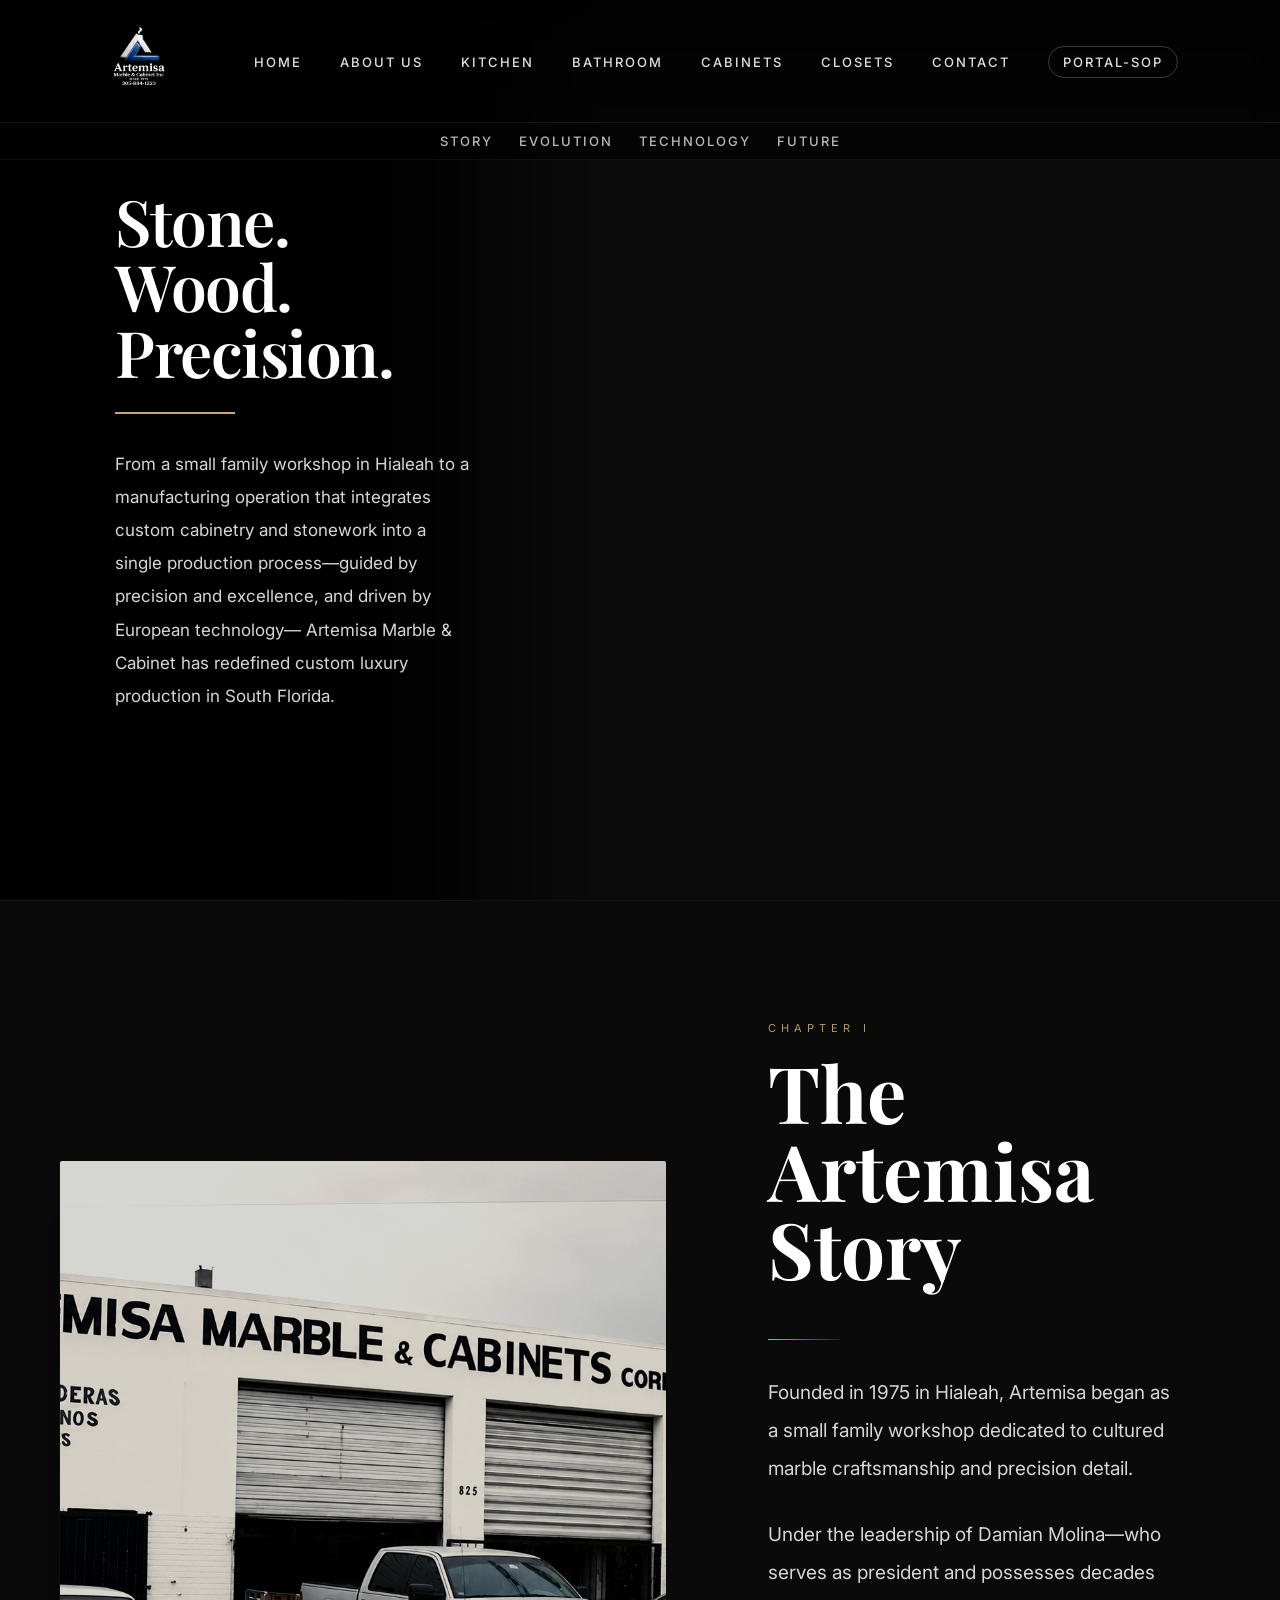
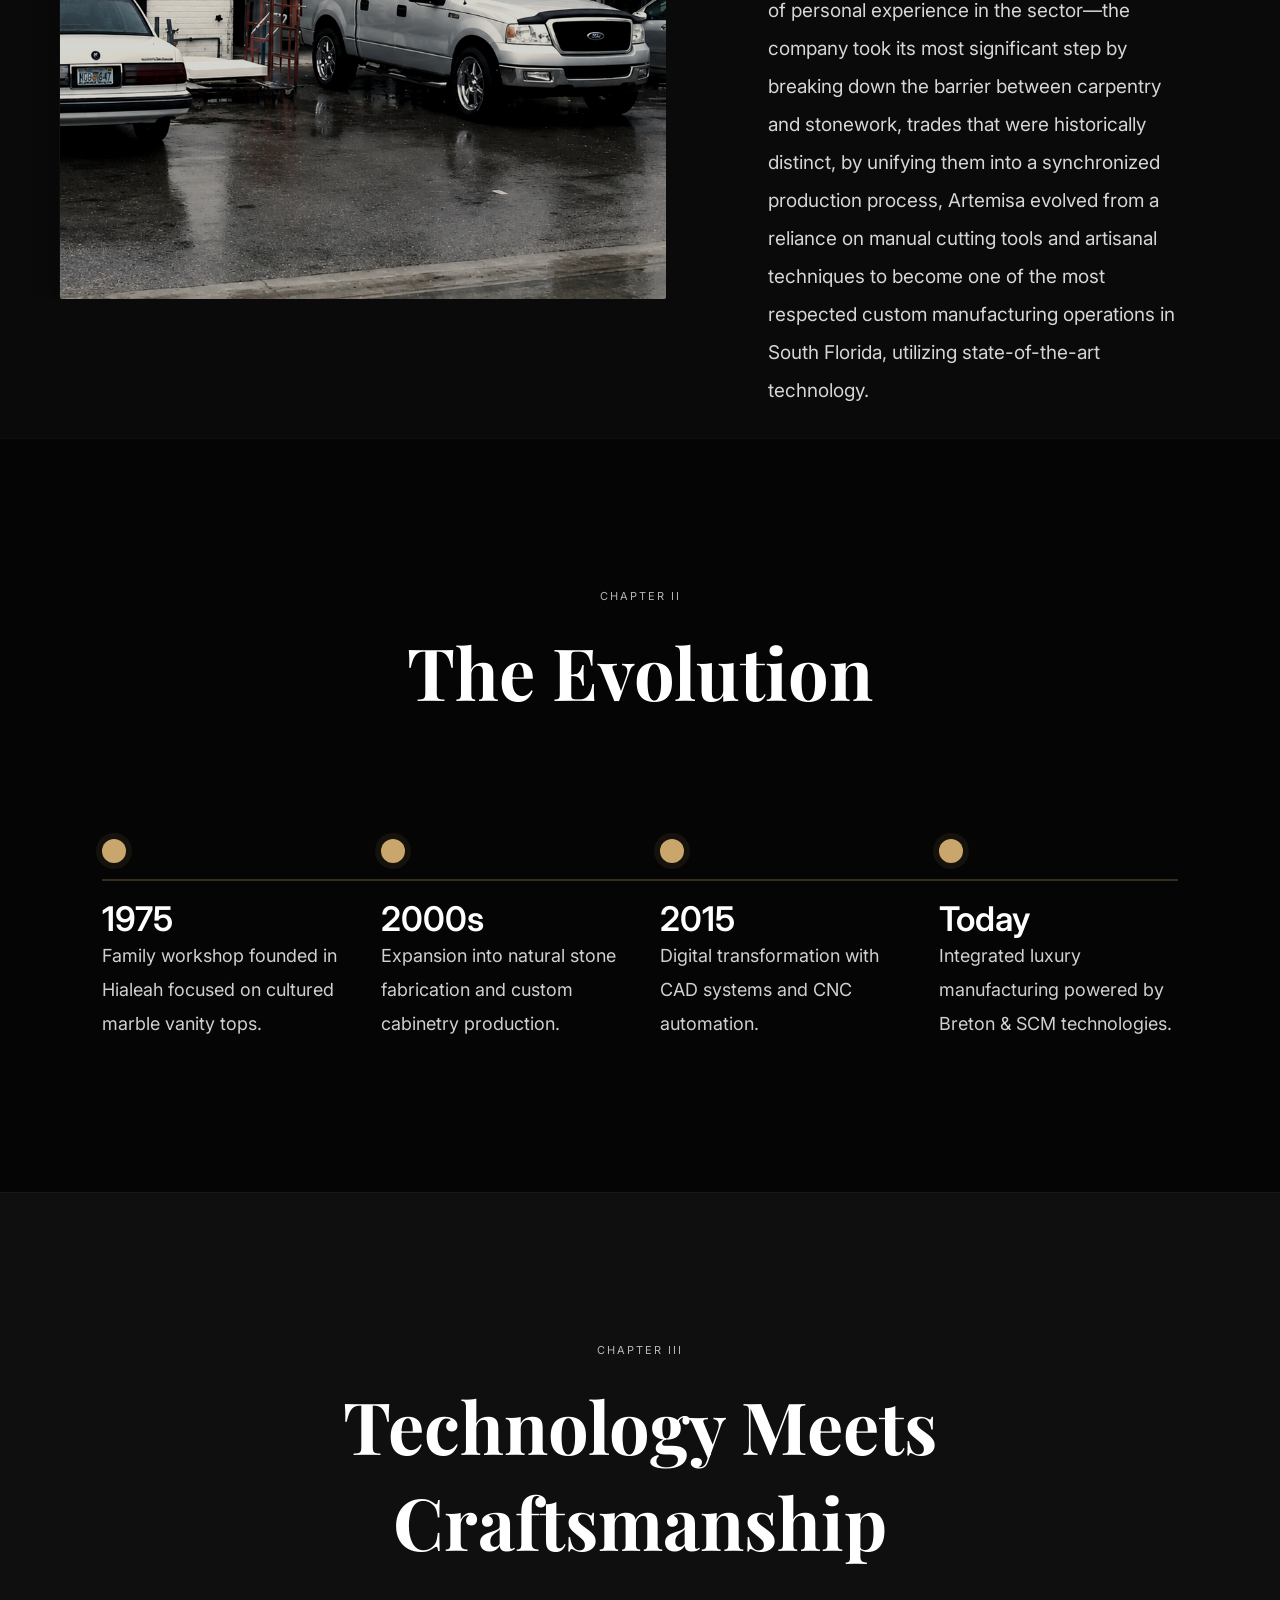
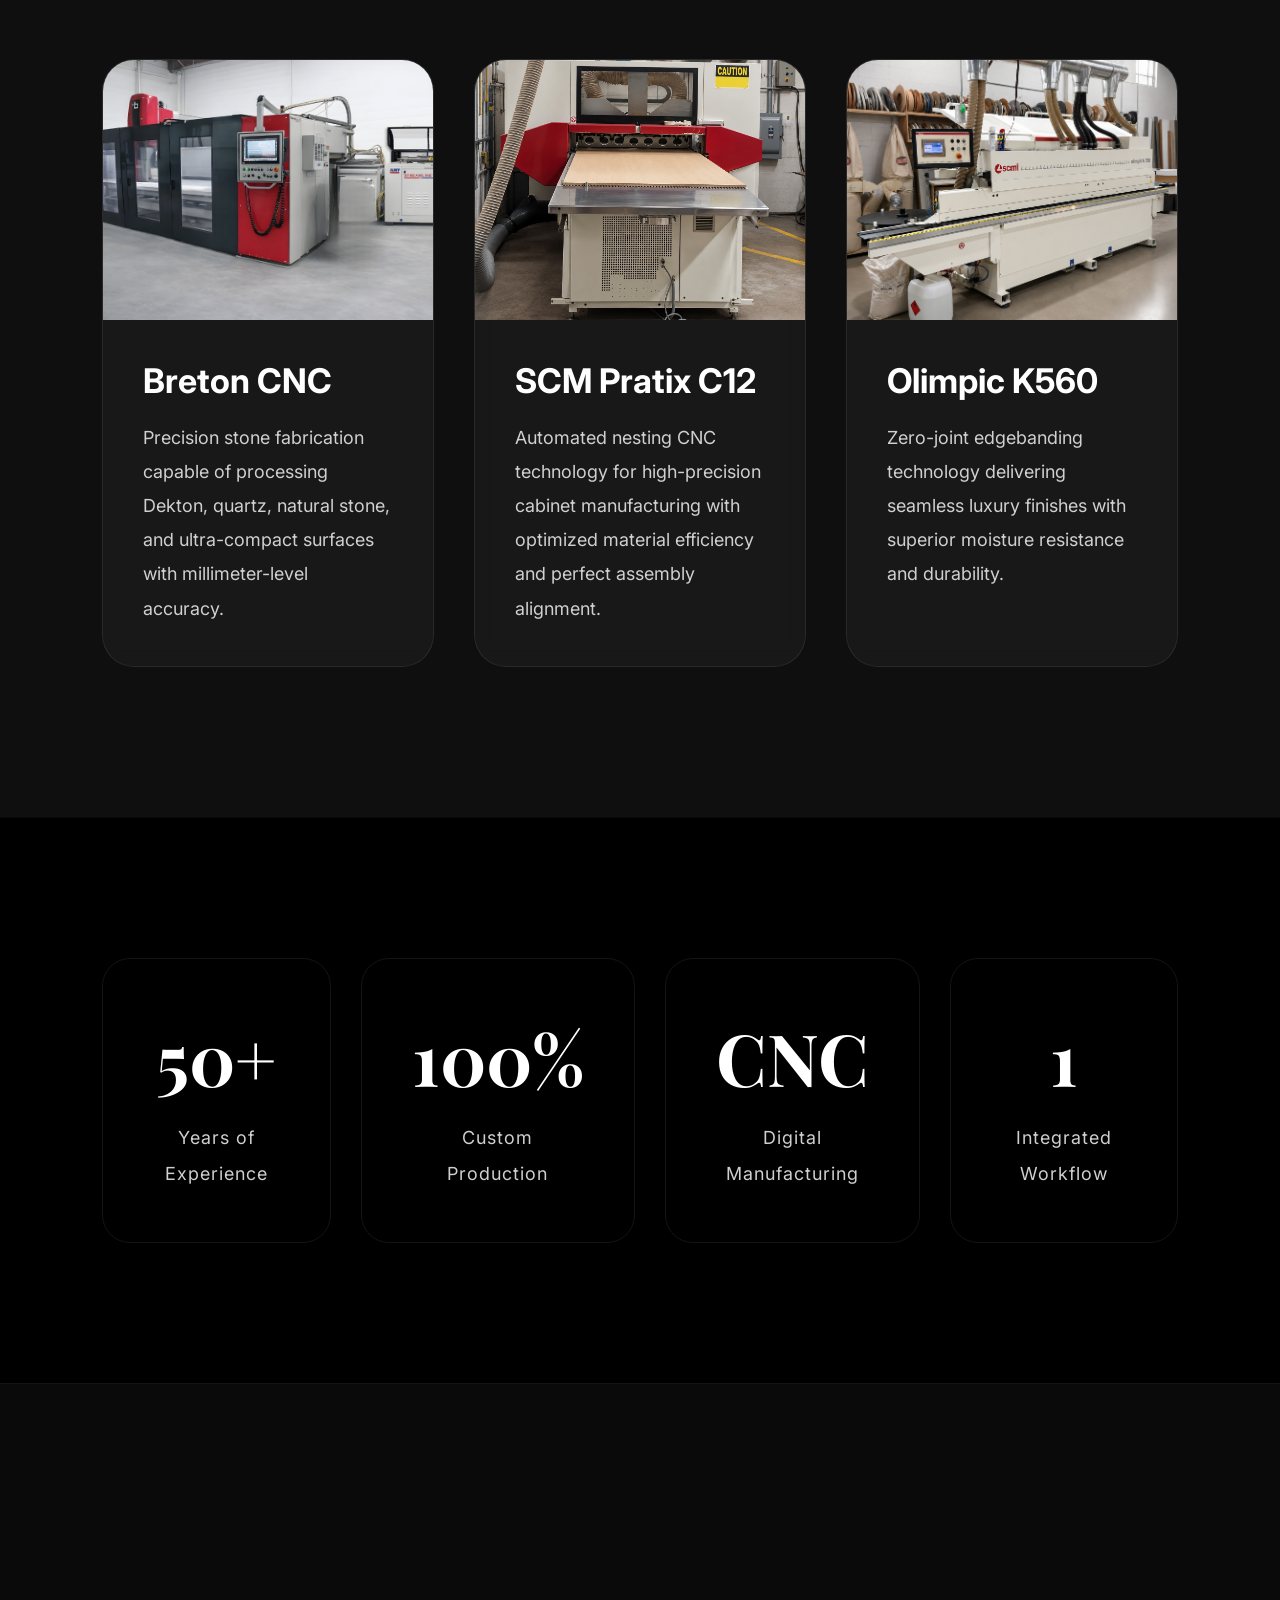
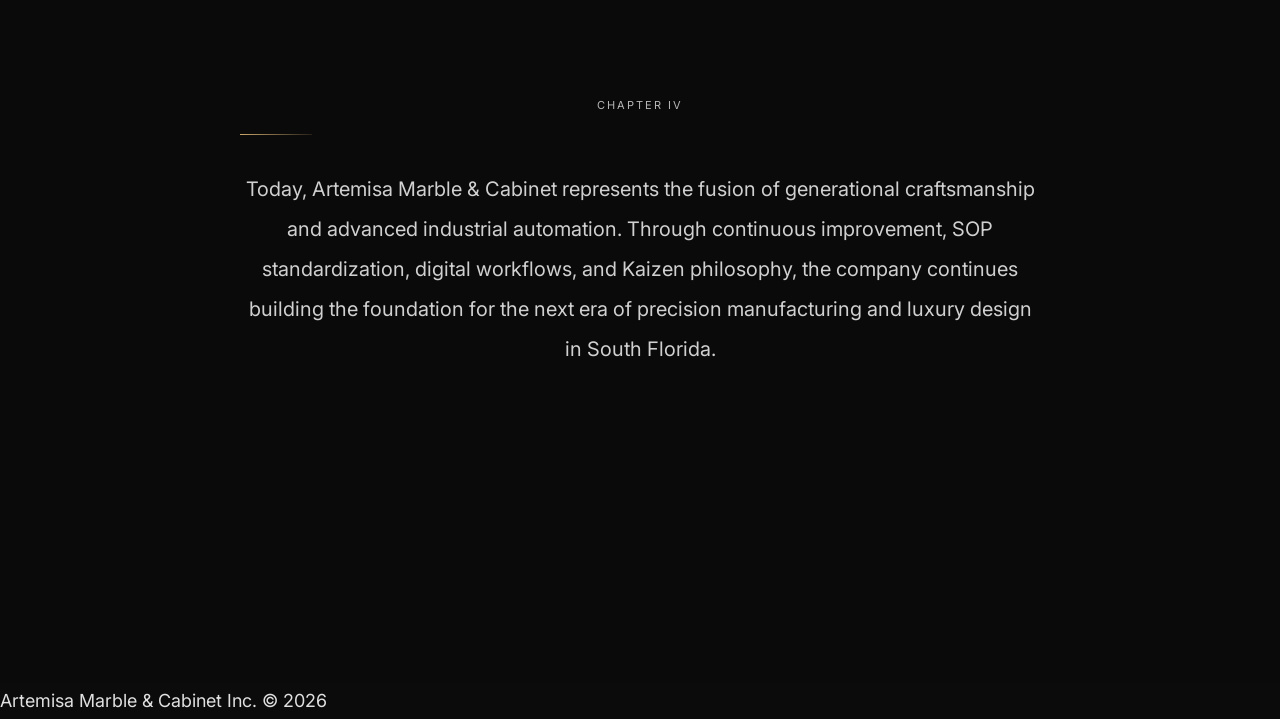
==== aboutus/index.html @ 2bc6ed86 "Update index.html" ====
<!DOCTYPE html>
<html lang="en">
<head>
<meta charset="UTF-8">
<meta name="viewport" content="width=device-width, initial-scale=1.0">
<title>About Us | Artemisa Marble & Cabinet</title>

<link href="https://fonts.googleapis.com/css2?family=Playfair+Display:wght@400;600;700&family=Inter:wght@300;400;500;600;700&display=swap" rel="stylesheet">

<style>

*{
    margin:0;
    padding:0;
    box-sizing:border-box;
}

body{
    font-family:'Inter', sans-serif;
    background:#0b0b0b;
    color:#fff;
    overflow-x:hidden;
}

html{
    scroll-behavior:smooth;
    scroll-snap-type:y proximity;
}

/* =========================
   HEADER FIX (VISIBLE + CLEAN)
========================= */
.top-header{
    position:fixed;
    top:0;
    left:0;
    width:100%;
    z-index:1000;

    background:linear-gradient(
        to bottom,
        rgba(0,0,0,.82),
        rgba(0,0,0,.55)
    );

    backdrop-filter:blur(18px);

    border-bottom:1px solid rgba(255,255,255,.06);

    transition:.4s ease;
}
.main-nav{
    display:flex;
    justify-content:space-between;
    align-items:center;

    padding:22px 8%;
}

.main-nav a{
    color:#ffffff;
    text-decoration:none;

    margin-left:34px;

    font-size:13px;
    font-weight:500;

    letter-spacing:2px;
    text-transform:uppercase;

    opacity:.88;

    position:relative;
    transition:.3s ease;
}
.main-nav a::after{
    content:'';
    position:absolute;
    left:0;
    bottom:-8px;

    width:0%;
    height:1px;

    background:#d6b98c;

    transition:.35s ease;
}

.main-nav a:hover{
    opacity:1;
    color:#ffffff;
}

.main-nav a:hover::after{
    width:100%;
}


.portal-btn{
    padding:7px 14px;
    border:1px solid rgba(255,255,255,.25);
    border-radius:20px;
}

.about-subnav{
    display:flex;
    justify-content:center;
    gap:26px;
    padding:10px 0;
    border-top:1px solid rgba(255,255,255,.08);
}

.about-subnav a{
    color:#ffffff;
    text-decoration:none;

    font-size:13px;
    font-weight:500;

    letter-spacing:2px;
    text-transform:uppercase;

    opacity:.72;

    transition:.3s ease;
}

.about-subnav a:hover{
    opacity:1;
    color:#d6b98c;
}


.logo-center img{
    height:74px;
}

/* =========================
   HERO FIX (VIDEO VISIBILITY)
========================= */

.hero{
    height:100vh;
    width:100%;
    display:flex;
    overflow:hidden;
}

/* 🔵 LADO IZQUIERDO TEXTO */
.hero-text{
    width:46%;
    display:flex;
    flex-direction:column;
    justify-content:center;

    padding:140px 9%;

    z-index:2;

    background:linear-gradient(
        to right,
        rgba(0,0,0,.96) 55%,
        rgba(0,0,0,.72) 75%,
        transparent
    );
}


.hero-text h1{
    font-family:'Playfair Display', serif;

    font-size:clamp(52px, 5vw, 72px);

    line-height:1.02;

    letter-spacing:-1.5px;

    max-width:560px;

    font-weight:600;
}
    
.hero-text h1::after{
    content:'';
    display:block;

    width:120px;
    height:2px;

    margin-top:28px;

    background:#c9a66b;
}

  .hero-text p{
    margin-top:34px;

    font-size:17px;

    line-height:1.95;

    color:#d7d7d7;

    max-width:560px;
}  

/* 🎥 LADO DERECHO VIDEO */
.hero-media{
    width:54%;
    position:relative;
    overflow:hidden;
}

.hero-media video{
    position:absolute;
    top:0;
    left:0;
    width:100%;
    height:100%;
    object-fit:cover;

    /* 👇 IMPORTANTE: ajusta encuadre de cocina */
    object-position:center 40%;
}

    
/* =========================
   SCENES FIX (LIGHTER + MORE VISIBLE)
========================= */
.section{
    min-height:100vh;
    display:flex;
    align-items:center;
    justify-content:center;
    padding:140px 10%;
    position:relative;
    scroll-snap-align:start;
    overflow:hidden;
}

section{
    border-top:1px solid rgba(255,255,255,.04);
}

    html{
    scroll-behavior:smooth;
}

section{
    scroll-margin-top:140px;
}

.section::before{
    content:'';
    position:absolute;
    inset:0;
    background-size:cover;
    background-position:center;
    transform:scale(1.03);
    filter:brightness(1.35) contrast(1.05) saturate(1.1);
    opacity:.75;
    transition:transform 6s ease;
}

.section::after{
    content:'';
    position:absolute;
    inset:0;
    background:radial-gradient(circle at center, rgba(0,0,0,.05), rgba(0,0,0,.55));
}

.section:hover::before{
    transform:scale(1);
}

.content{
    position:relative;
    z-index:2;
    max-width:900px;
    text-align:center;
}

.kicker{
    letter-spacing:2px;
    text-transform:uppercase;
    font-size:11px;
    opacity:.7;
    margin-bottom:20px;
}

.title{
    font-family:'Playfair Display', serif;
    font-size:66px;
    margin-bottom:30px;
}

p{
    font-size:18px;
    line-height:2;
    color:#e0e0e0;
}

/* .origin::before{background-image:url('old-workshop.jpg');}  */

/* =========================
   ORIGIN SPLIT LAYOUT
========================= */

.origin-split{
    min-height:100vh;

    display:flex;
    align-items:center;

    background:#0a0a0a;

    padding-top:120px;
}

/* FOTO */

.origin-image{
    width:52%;
    height:82vh;

    overflow:hidden;

    padding-left:60px;
    position:relative;
    background:#0a0a0a;
}

.origin-image img{
    width:100%;
    height:100%;

    object-fit:cover;

    border-radius:2px;

    box-shadow:
    0 0 0 1px rgba(255,255,255,.04),
    0 30px 60px rgba(0,0,0,.45);

    filter:
    sepia(.18)
    brightness(.82)
    contrast(1.05);

    transition:transform 8s ease;
}

    .origin-image::before{
    content:'';

    position:absolute;

    top:0;
    left:0;

    width:60px;
    height:100%;

    background:linear-gradient(
        to right,
        #0a0a0a,
        transparent
    );

    z-index:2;
}

.origin-split:hover .origin-image img{
    transform:scale(1.03);
}

/* TEXTO */

.origin-text{
    width:48%;

    padding:0 8%;

    display:flex;
    flex-direction:column;
    justify-content:center;
}

.origin-text .kicker{
    margin-bottom:18px;

    letter-spacing:5px;

    color:#c9a66b;

    opacity:.9;
}

.origin-text h2{
    font-family:'Playfair Display', serif;

    font-size:78px;

    line-height:1;

    margin-bottom:30px;
}


.gold-line{
    width:72px;
    height:1px;

    background:linear-gradient(
        to right,
        #c9a66b,
        rgba(201,166,107,.15)
    );

    margin:22px 0 34px 0;
}
    
.origin-text p{
    font-size:19px;

    line-height:2;

    color:#d6d6d6;

    margin-bottom:28px;

    max-width:650px;
}    
.evolution::before{background-image:url('timeline.jpg');}
.tech::before{background-image:url('cnc-breton.jpg');}
.future::before{background-image:url('future.jpg');}

/* =========================
   TIMELINE
========================= */

.timeline-section{
    padding:150px 8%;
    background:#050505;
}

.timeline-header{
    text-align:center;
    margin-bottom:120px;
}

.timeline-header h2{
    font-family:'Playfair Display', serif;
    font-size:72px;
}

.timeline{
    position:relative;
    display:grid;
    grid-template-columns:repeat(4,1fr);
    gap:40px;
}

.timeline::before{
    content:'';
    position:absolute;
    top:40px;
    left:0;
    width:100%;
    height:2px;
    background:rgba(201,166,107,.25);
}

.timeline-card{
    position:relative;
    z-index:2;
}

.timeline-dot{
    width:24px;
    height:24px;
    border-radius:50%;
    background:#c9a66b;
    margin-bottom:35px;
      box-shadow:
    0 0 0 6px rgba(201,166,107,.08);
}


    .timeline-card h3{
    font-size:34px;
    font-weight:600;
    font-family:'Inter', sans-serif;
}

.timeline-card p{
    line-height:1.9;
    color:#d0d0d0;
}

/* =========================
   TECHNOLOGY CARDS
========================= */

.tech-section{
    padding:150px 8%;
    background:#0f0f0f;
}

.tech-header{
    text-align:center;
    margin-bottom:90px;
}

.tech-header h2{
    font-size:72px;
    font-family:'Playfair Display', serif;
}

.tech-grid{
    display:grid;
    grid-template-columns:repeat(auto-fit,minmax(320px,1fr));
    gap:40px;
}

.tech-card{
    background:rgba(255,255,255,.04);
    border:1px solid rgba(255,255,255,.08);
    border-radius:32px;
    overflow:hidden;
    transition:.4s;
    backdrop-filter:blur(10px);
}

.tech-card:hover{
    transform:translateY(-12px);
    border-color:rgba(255,255,255,.3);
}

.tech-image{
    height:260px;
    overflow:hidden;
}

.tech-image img{
    width:100%;
    height:100%;
    object-fit:cover;
}

.tech-content{
    padding:40px;
}

.tech-content h3{
    font-size:34px;
    margin-bottom:20px;
}

.tech-content p{
    color:#d0d0d0;
    line-height:1.9;
}

/* =========================
   STATS
========================= */

.stats{
    padding:140px 8%;
    background:black;
}

.stats-grid{
    max-width:1400px;
    margin:auto;
    display:grid;
    grid-template-columns:repeat(4,1fr);
    gap:30px;
}

.stat-box{
    padding:50px;
    border:1px solid rgba(255,255,255,.08);
    border-radius:28px;
    text-align:center;
}

.stat-box h2{
    font-size:72px;
    font-family:'Playfair Display', serif;
    margin-bottom:15px;
}

.stat-box p{
    color:#cfcfcf;
    letter-spacing:1px;
}    
/* =========================
   FUTURE
========================= */

.future{
    min-height:100vh;
    display:flex;
    align-items:center;
    justify-content:center;
    text-align:center;
    padding:140px 10%;
    background:#0a0a0a;
}

.future h2{
    font-size:70px;
    font-family:'Playfair Display', serif;
}

.future p{
    max-width:800px;
    margin:auto;
    font-size:20px;
    color:#d0d0d0;
}

/* =========================
   SHOWROOM INTERACTIVE (MOTION)
========================= */
.section, .hero{
    transform:translateZ(0);
}

.section:hover{
    transform:scale(1.005);
    transition:transform .8s ease;
}

/* =========================
   ANIMATION
========================= */

.fade{
    opacity:0;
    transform:translateY(30px);
    transition:1s;
}

.fade.show{
    opacity:1;
    transform:translateY(0);
}

</style>
</head>

<body>

<header class="top-header">

<div class="main-nav">

<div class="logo-center">
<img src="../logo.png" alt="logo">
</div>

<nav>
<a href="/artemisa/">Home</a>
<a href="/artemisamarbleandcabinet/aboutus/">About Us</a>
<a href="/artemisamarbleandcabinet/kitchen/">Kitchen</a>
<a href="/artemisamarbleandcabinet/bathroom/">Bathroom</a>
<a href="/artemisamarbleandcabinet/cabinets/">Cabinets</a>
<a href="/artemisamarbleandcabinet/closets/">Closets</a>
<a href="/artemisamarbleandcabinet/contact/">Contact</a>
<a class="portal-btn" href="https://marbleartemisa.github.io/sop-site/">Portal-SOP</a>
</nav>

   
</div>

<div class="about-subnav">
<a href="#origin">Story</a>
<a href="#evolution">Evolution</a>
<a href="#technology">Technology</a>
<a href="#future">Future</a>
</div>

</header>

    

<section class="hero">

  <div class="hero-text">
    <h1>Stone. Wood. Precision.</h1>
    <p>    
       From a small family workshop in Hialeah to a manufacturing operation 
       that integrates custom cabinetry and stonework into a single production 
       process—guided by precision and excellence, and driven by European technology—
       Artemisa Marble & Cabinet has redefined custom luxury production in South Florida.
    </p>
   
  </div>

  <div class="hero-media">
    <video autoplay muted loop playsinline>
      <source src="hero-video.mp4" type="video/mp4">
    </video>
  </div>

</section>

<section id="origin" class="origin-split">

    <div class="origin-image">
        <img src="old-workshop.jpg" alt="Artemisa Origins">
    </div>

    <div class="origin-text fade">

        <div class="kicker">Chapter I</div>

        <h2>The Artemisa Story</h2>

        <div class="gold-line"></div>

        <p>
        Founded in 1975 in Hialeah, Artemisa began as a small family workshop
        dedicated to cultured marble craftsmanship and precision detail.
        </p>

        <p>
        Under the leadership of Damian Molina—who serves as president and 
        possesses decades of personal experience in the sector—the company 
        took its most significant step by breaking down the barrier between 
        carpentry and stonework, trades that were historically distinct, 
        by unifying them into a synchronized production process, Artemisa 
        evolved from a reliance on manual cutting tools and artisanal techniques 
        to become one of the most respected custom manufacturing operations in 
        South Florida, utilizing state-of-the-art technology.
        </p>

    </div>

</section>

<!-- TIMELINE -->

<section class="timeline-section" id="evolution">

    <div class="timeline-header fade-up">
        <div class="kicker">Chapter II</div>
        <h2>The Evolution</h2>
    </div>

    <div class="timeline">

        <div class="timeline-card fade-up">
            <div class="timeline-dot"></div>
            <h3>1975</h3>
            <p>
                Family workshop founded in Hialeah focused on cultured marble vanity tops.
            </p>
        </div>

        <div class="timeline-card fade-up">
            <div class="timeline-dot"></div>
            <h3>2000s</h3>
            <p>
                Expansion into natural stone fabrication and custom cabinetry production.
            </p>
        </div>

        <div class="timeline-card fade-up">
            <div class="timeline-dot"></div>
            <h3>2015</h3>
            <p>
                Digital transformation with CAD systems and CNC automation.
            </p>
        </div>

        <div class="timeline-card fade-up">
            <div class="timeline-dot"></div>
            <h3>Today</h3>
            <p>
                Integrated luxury manufacturing powered by Breton & SCM technologies.
            </p>
        </div>

    </div>

</section>

<!-- TECHNOLOGY -->

<section class="tech-section" id="technology">

    <div class="tech-header fade-up">
        <div class="kicker">Chapter III</div>
        <h2>Technology Meets Craftsmanship</h2>
    </div>

    <div class="tech-grid">

        <div class="tech-card fade-up">

            <div class="tech-image">
                <img src="cnc-breton.jpg">
            </div>

            <div class="tech-content">

                <h3>Breton CNC</h3>

                <p>
                    Precision stone fabrication capable of processing Dekton,
                    quartz, natural stone, and ultra-compact surfaces with
                    millimeter-level accuracy.
                </p>

            </div>

        </div>

        <div class="tech-card fade-up">

            <div class="tech-image">
                <img src="pratix.jpg">
            </div>

            <div class="tech-content">

                <h3>SCM Pratix C12</h3>

                <p>
                    Automated nesting CNC technology for high-precision cabinet
                    manufacturing with optimized material efficiency and perfect
                    assembly alignment.
                </p>

            </div>

        </div>

        <div class="tech-card fade-up">

            <div class="tech-image">
                <img src="olimpic.jpg">
            </div>

            <div class="tech-content">

                <h3>Olimpic K560</h3>

                <p>
                    Zero-joint edgebanding technology delivering seamless luxury
                    finishes with superior moisture resistance and durability.
                </p>

            </div>

        </div>

    </div>

</section>

<!-- STATS -->

<section class="stats">

    <div class="stats-grid">

        <div class="stat-box fade-up">
            <h2>50+</h2>
            <p>Years of Experience</p>
        </div>

        <div class="stat-box fade-up">
            <h2>100%</h2>
            <p>Custom Production</p>
        </div>

        <div class="stat-box fade-up">
            <h2>CNC</h2>
            <p>Digital Manufacturing</p>
        </div>

        <div class="stat-box fade-up">
            <h2>1</h2>
            <p>Integrated Workflow</p>
        </div>

    </div>

</section>

<!-- FUTURE -->

<section class="future" id="future">

    <div class="future-content fade-up">
        <div class="kicker">Chapter IV</div>
        <div class="gold-line"></div>
        <p>
            Today, Artemisa Marble & Cabinet represents the fusion of
            generational craftsmanship and advanced industrial automation.
            Through continuous improvement, SOP standardization, digital workflows,
            and Kaizen philosophy, the company continues building the foundation
            for the next era of precision manufacturing and luxury design in
            South Florida.
        </p>

    </div>

</section>

<!-- FOOTER -->

<footer class="footer">

    <p>
        Artemisa Marble & Cabinet Inc. © 2026
    </p>

</footer>


<script>
const els=document.querySelectorAll('.fade, .content, .timeline-item, .hero-content');
const obs=new IntersectionObserver(e=>{
e.forEach(x=>{
if(x.isIntersecting)x.target.classList.add('show');
});
},{threshold:0.2});
els.forEach(e=>obs.observe(e));
</script>

</body>
</html>
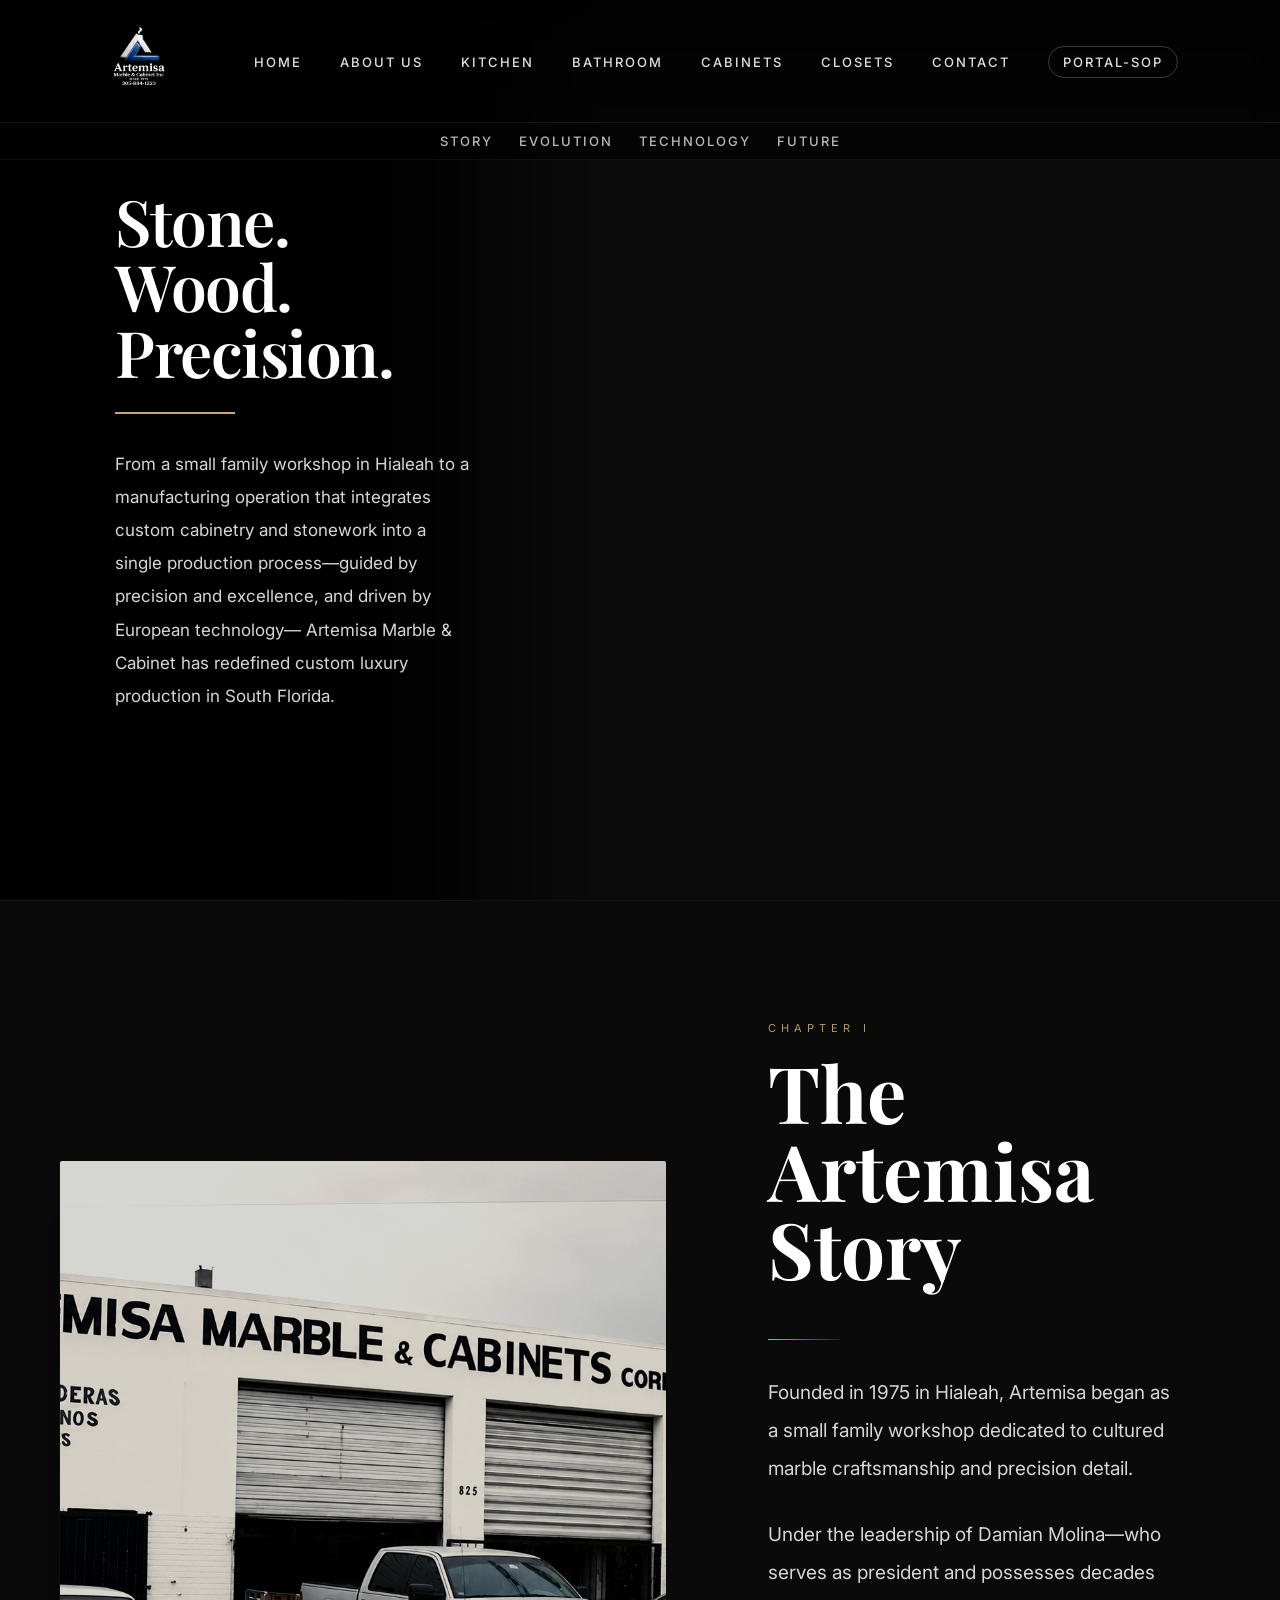
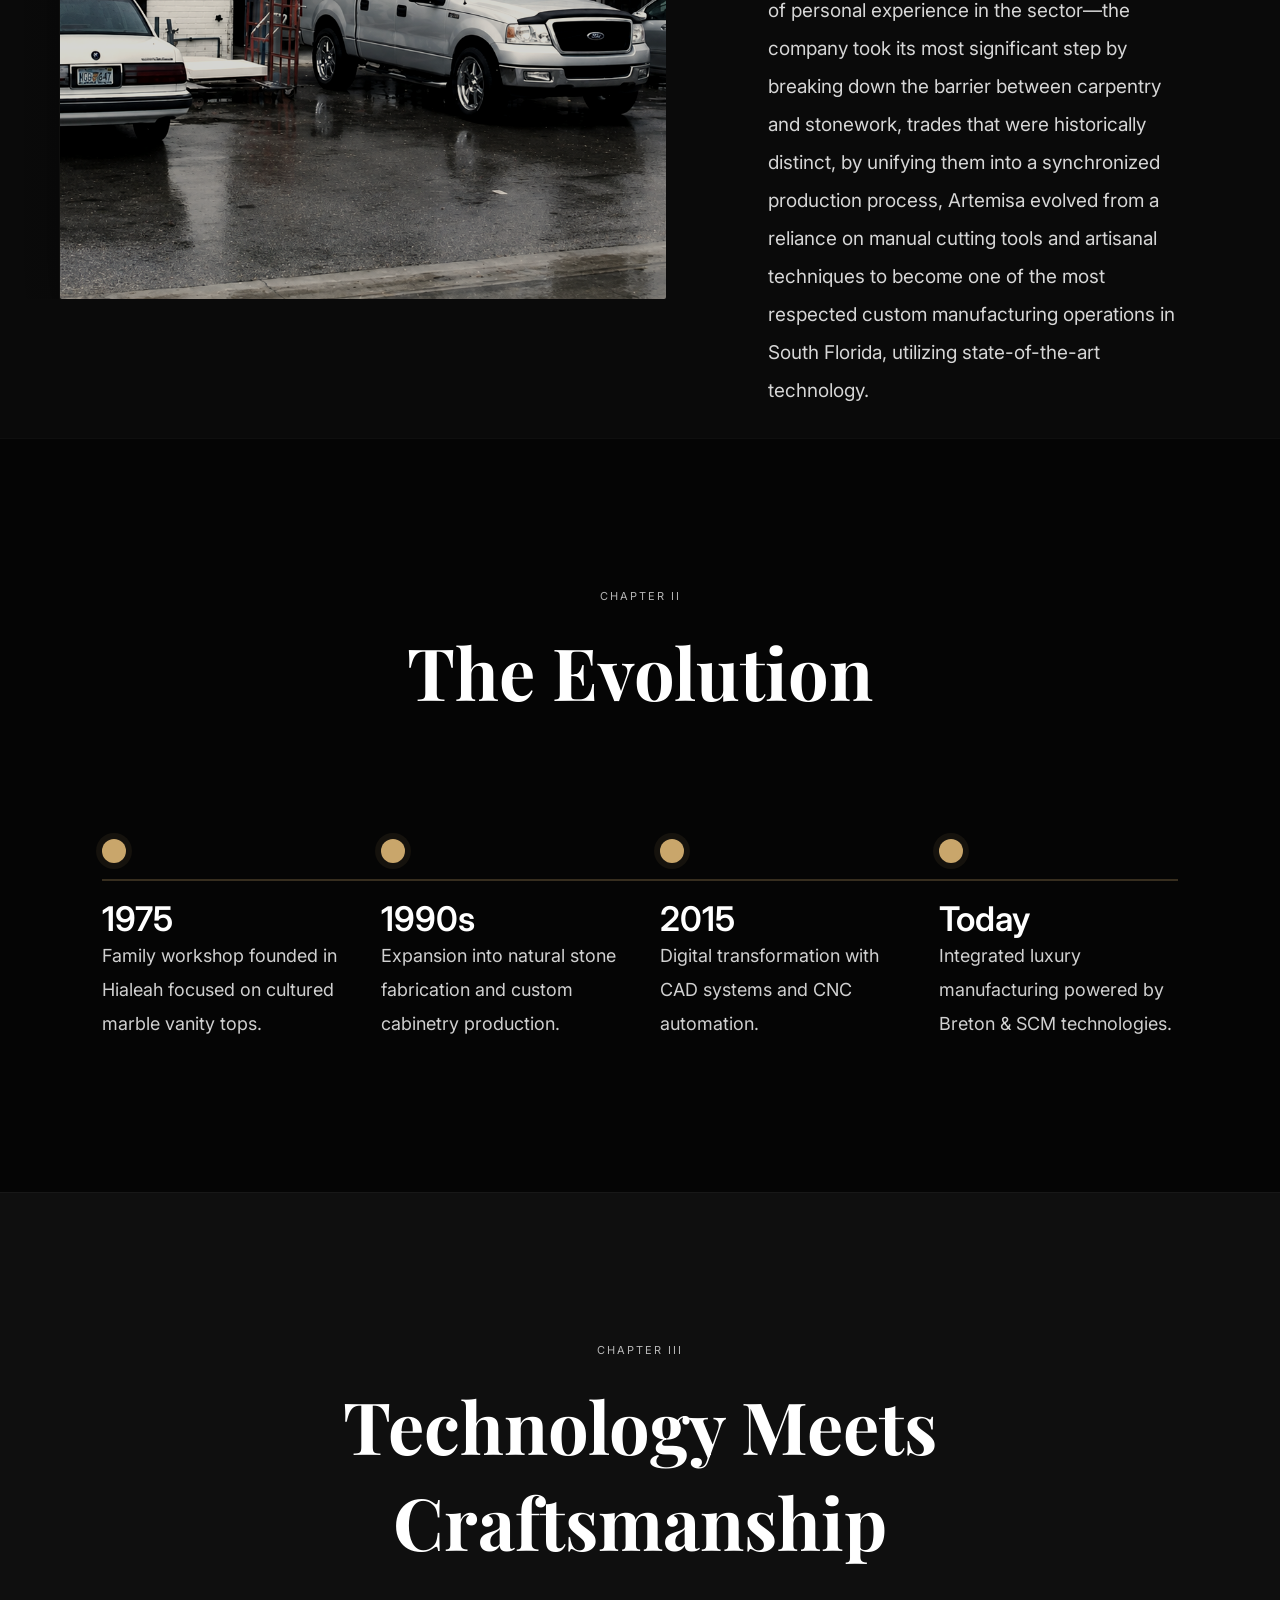
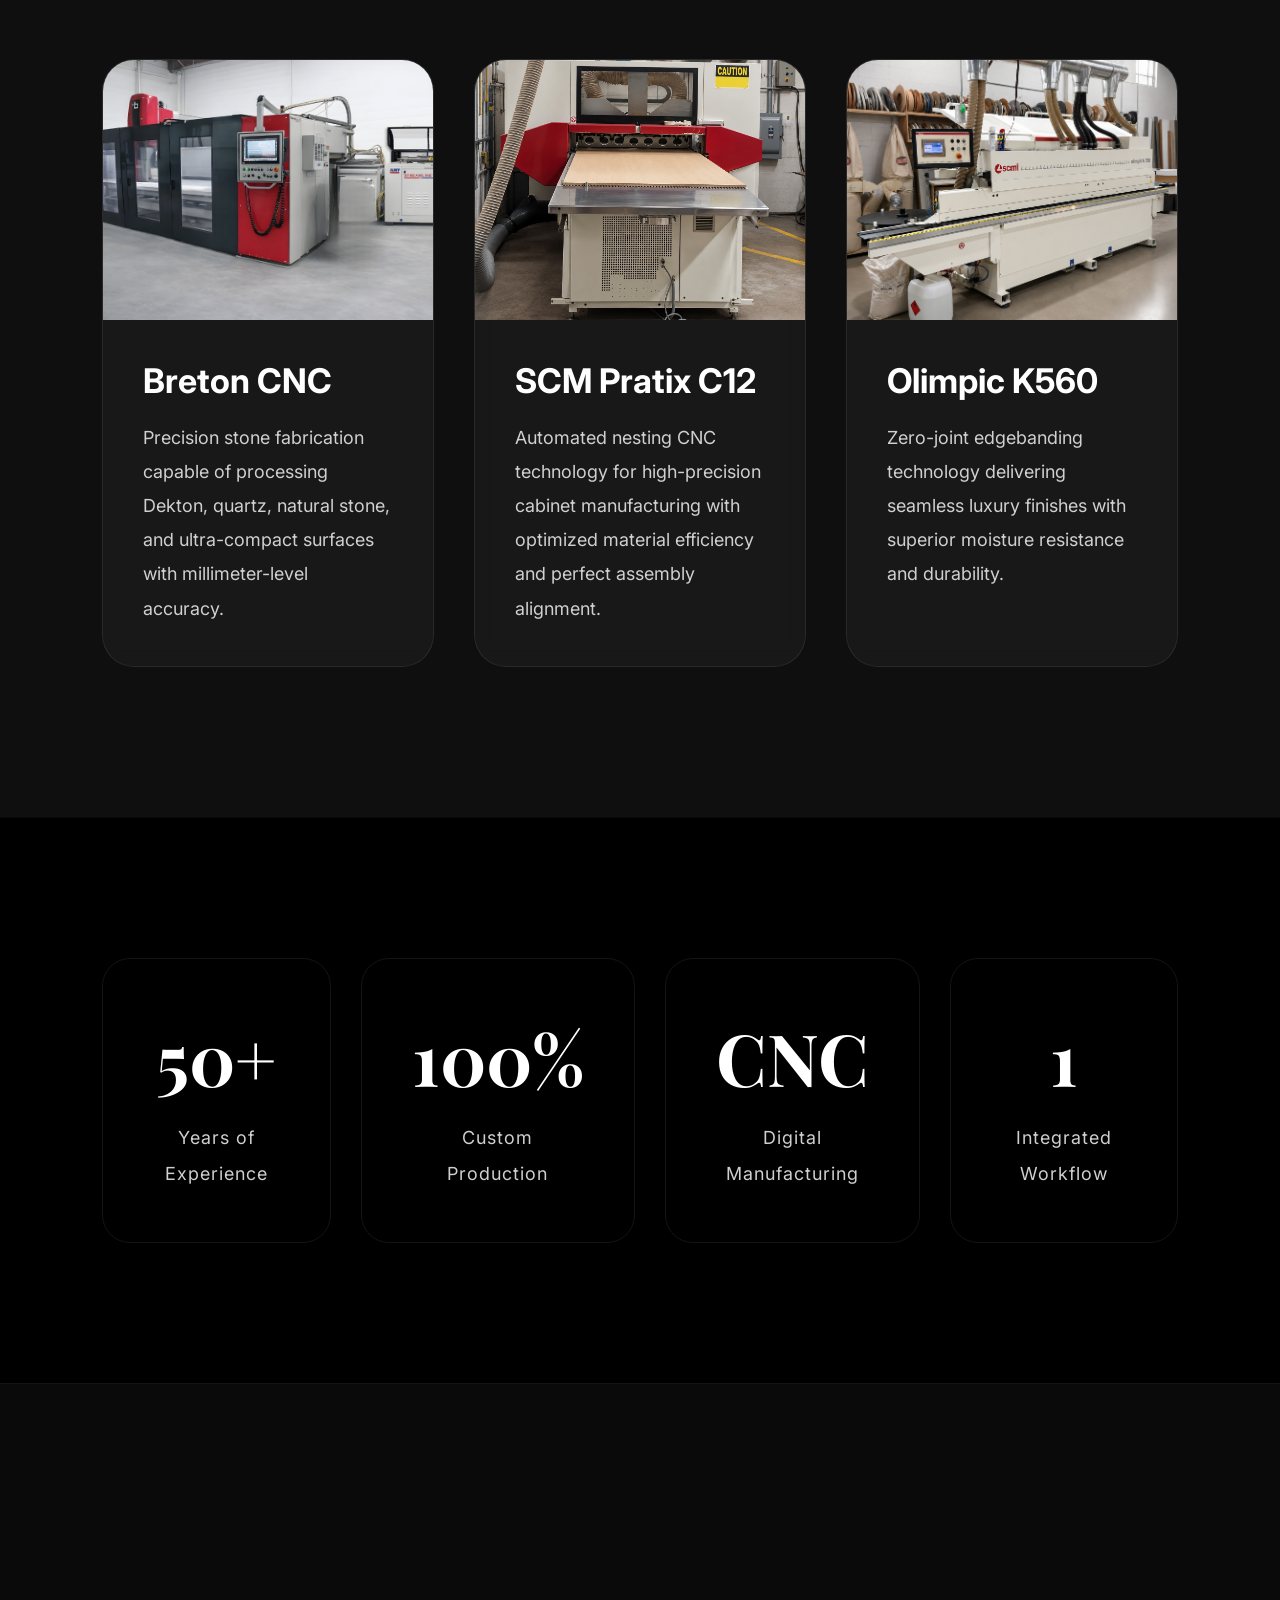
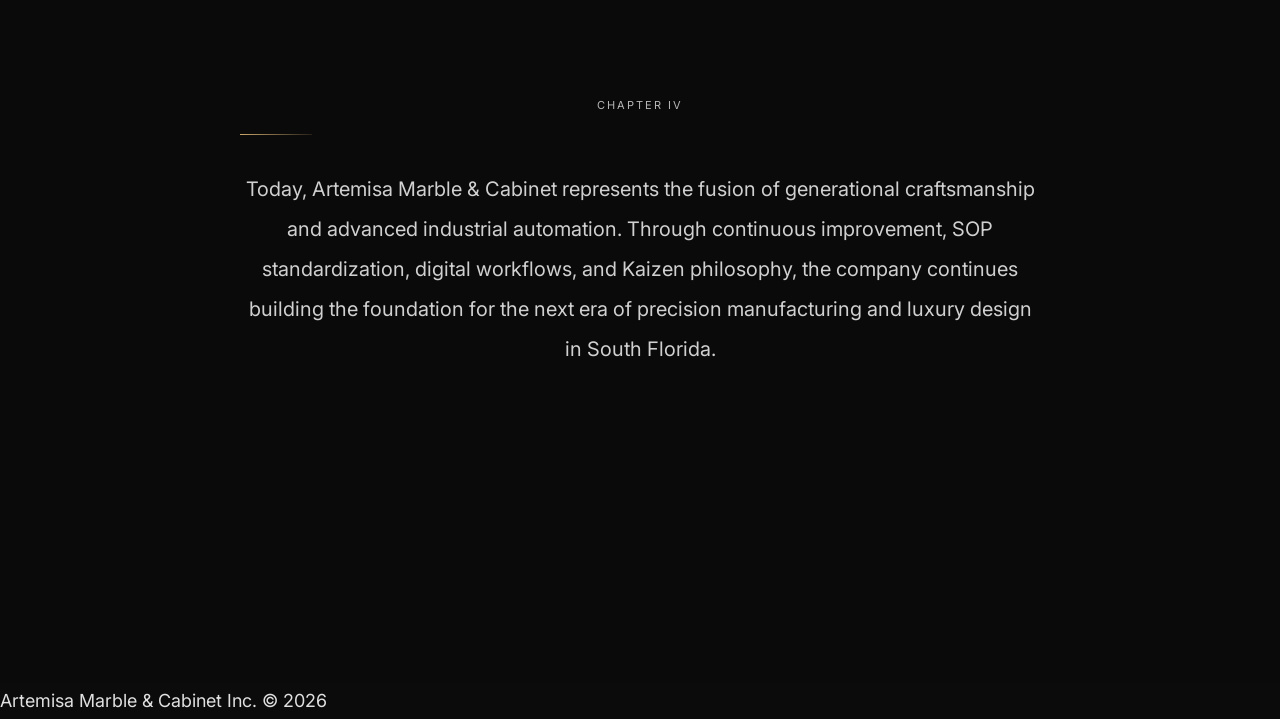
==== commit b74859ad: "Update index.html" ====
--- a/aboutus/index.html
+++ b/aboutus/index.html
@@ -765,7 +765,7 @@
 
         <div class="timeline-card fade-up">
             <div class="timeline-dot"></div>
-            <h3>2000s</h3>
+            <h3>1990s</h3>
             <p>
                 Expansion into natural stone fabrication and custom cabinetry production.
             </p>
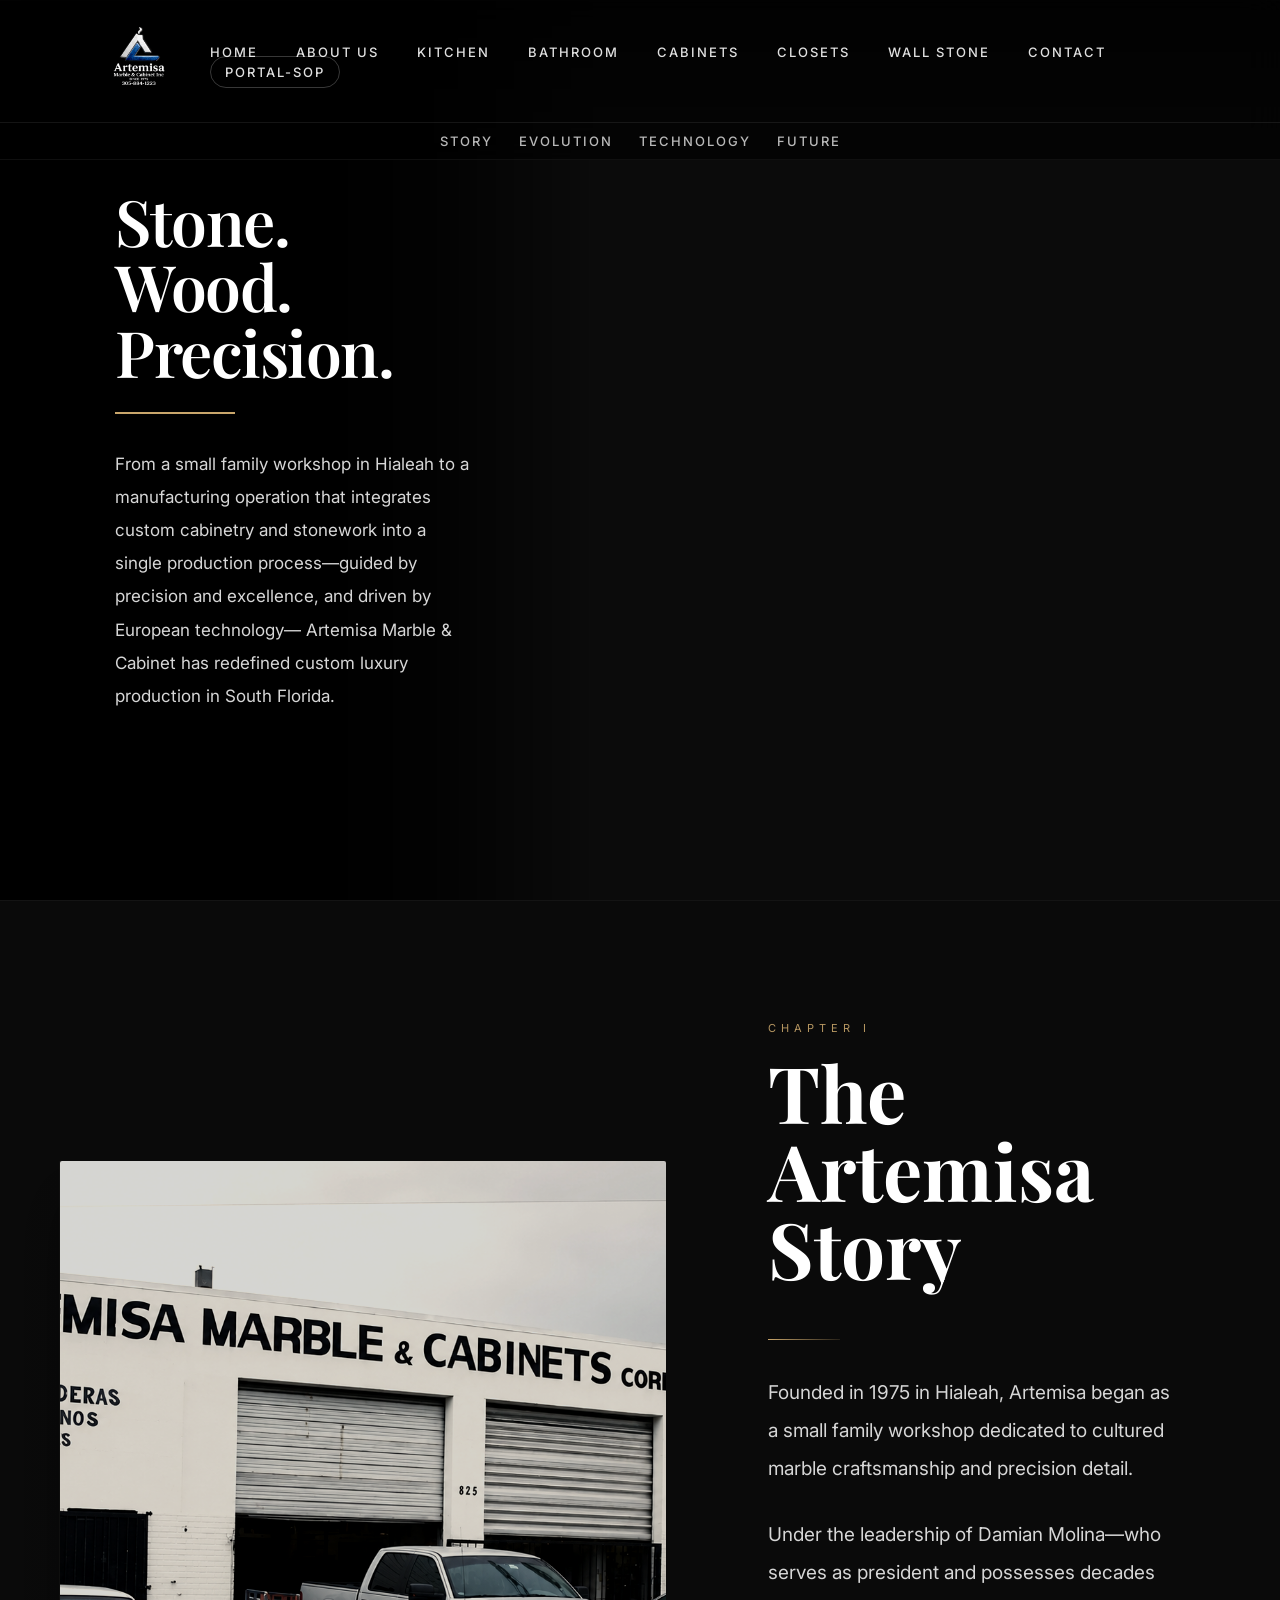
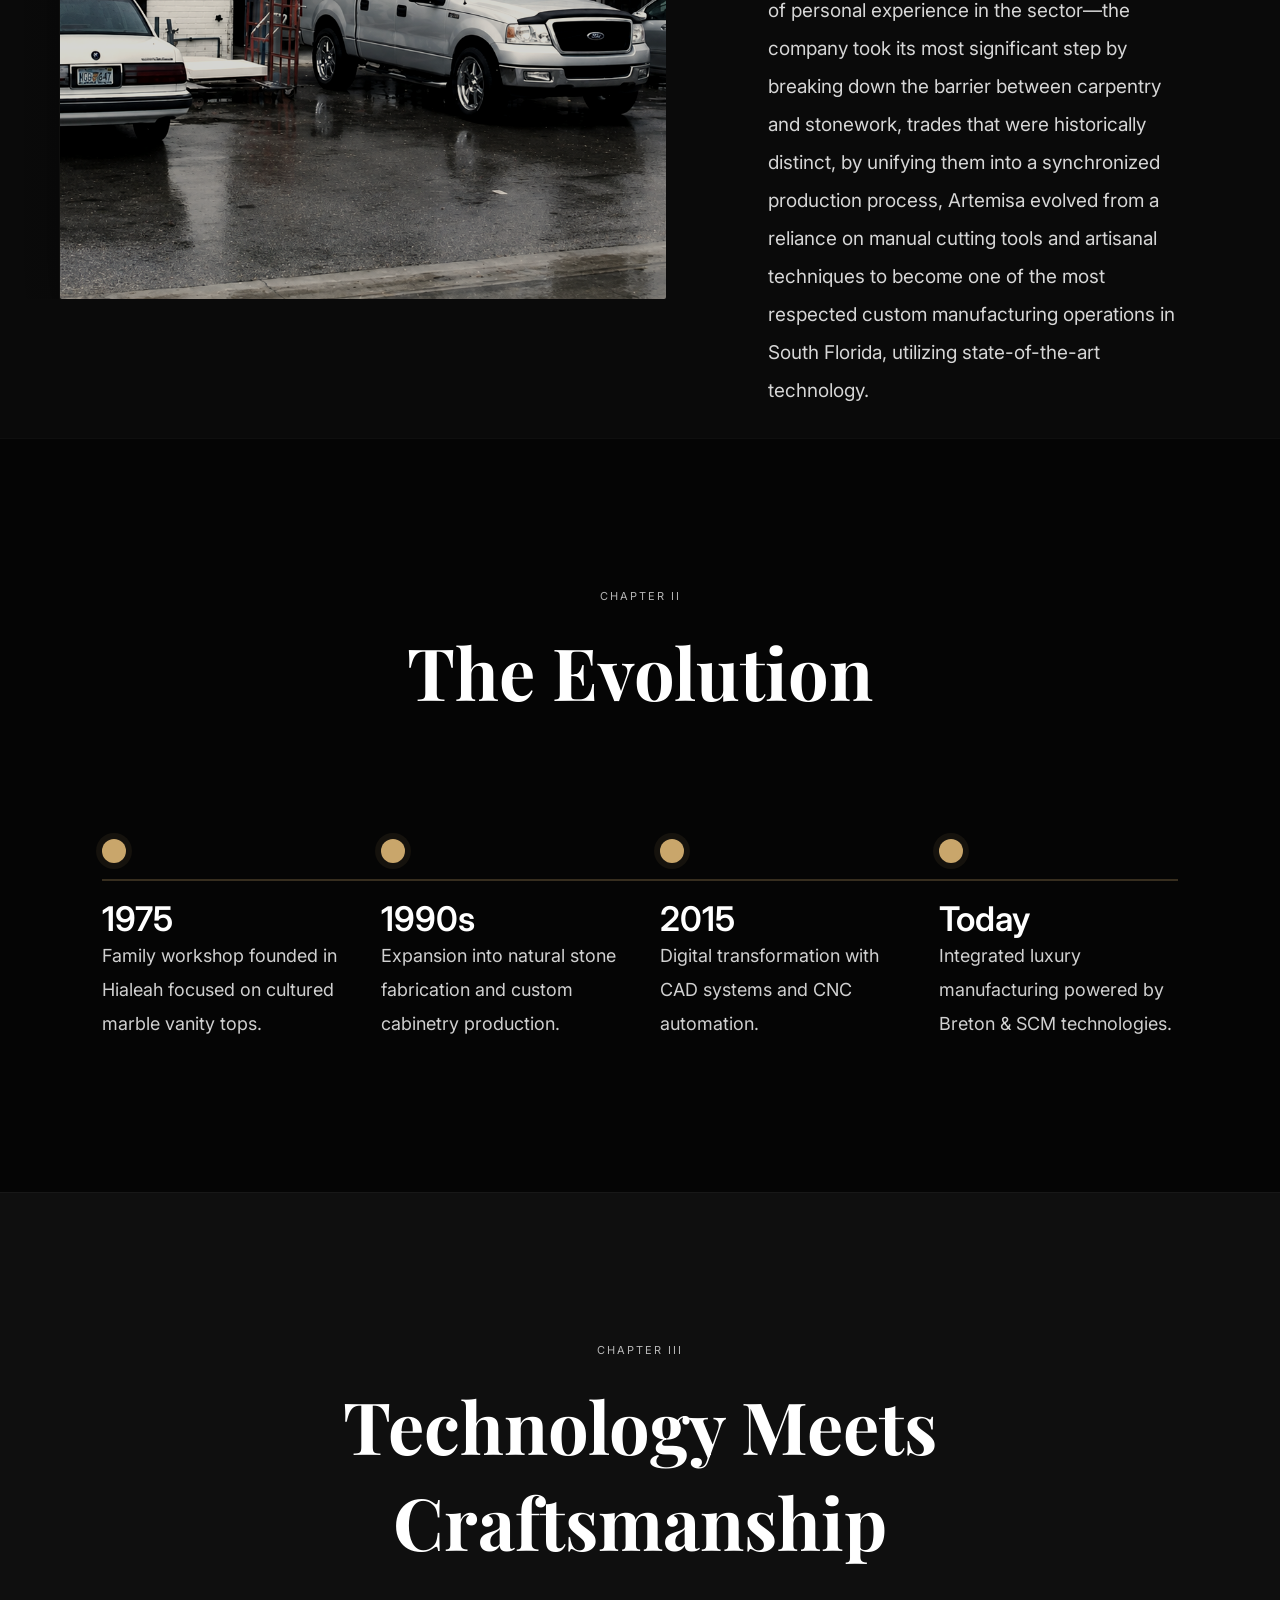
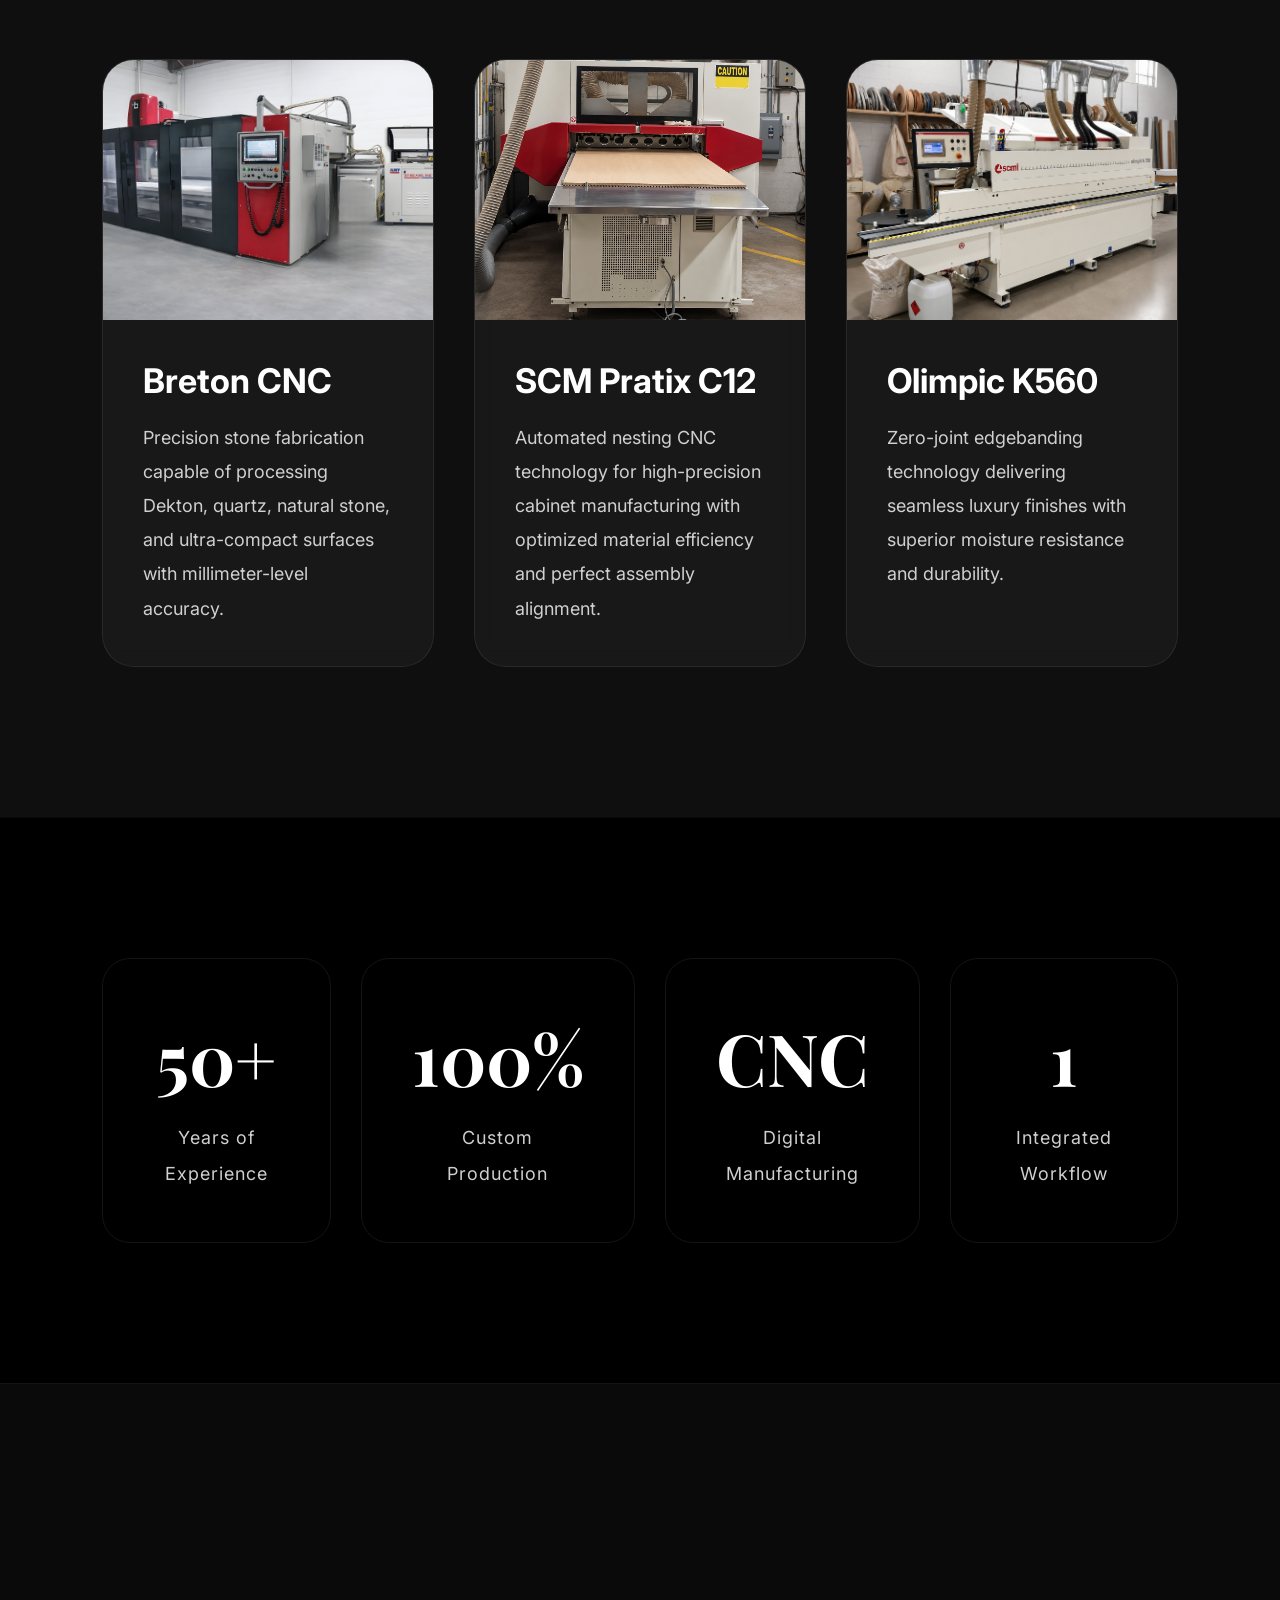
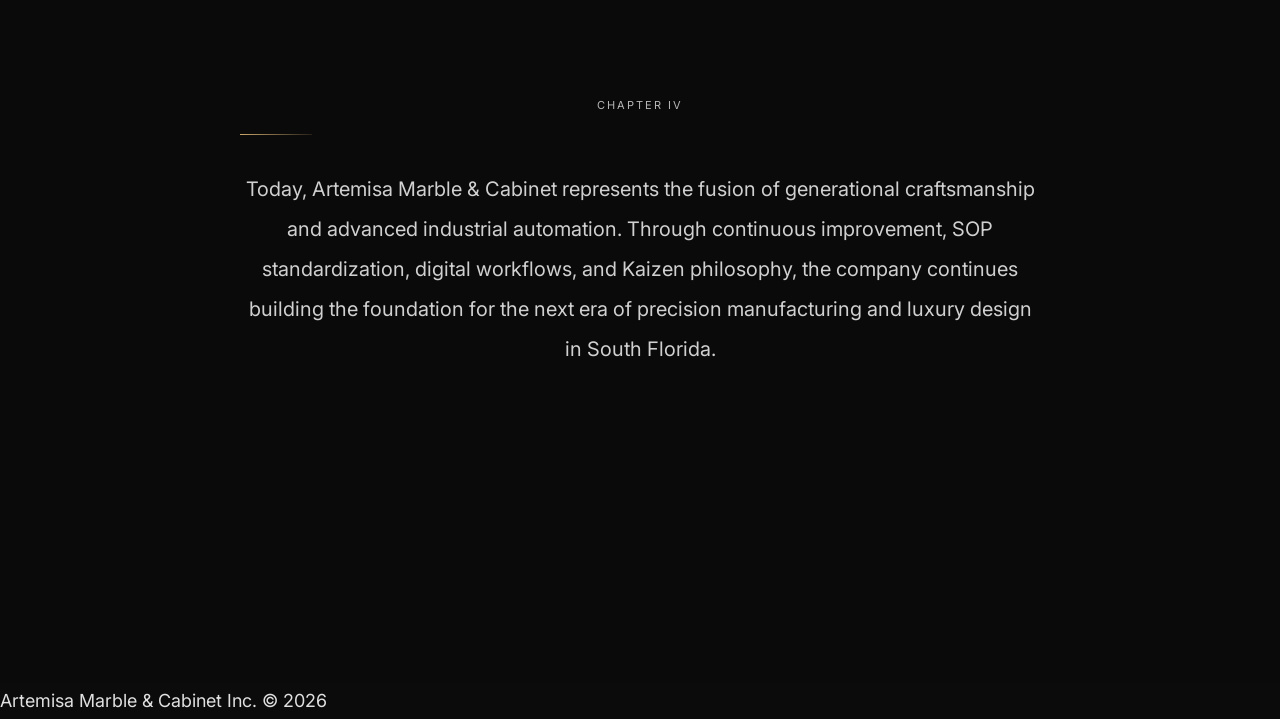
==== commit 0fbacd8b: "Add Wall Stone link to navigation" ====
--- a/aboutus/index.html
+++ b/aboutus/index.html
@@ -671,7 +671,8 @@
 <a href="/artemisamarbleandcabinet/bathroom/">Bathroom</a>
 <a href="/artemisamarbleandcabinet/cabinets/">Cabinets</a>
 <a href="/artemisamarbleandcabinet/closets/">Closets</a>
-<a href="/artemisamarbleandcabinet/contact/">Contact</a>
+<a href="/artemisamarbleandcabinet/wallstone/">Wall Stone</a>
+    <a href="/artemisa/#contact">Contact</a>
 <a class="portal-btn" href="https://marbleartemisa.github.io/sop-site/">Portal-SOP</a>
 </nav>
 
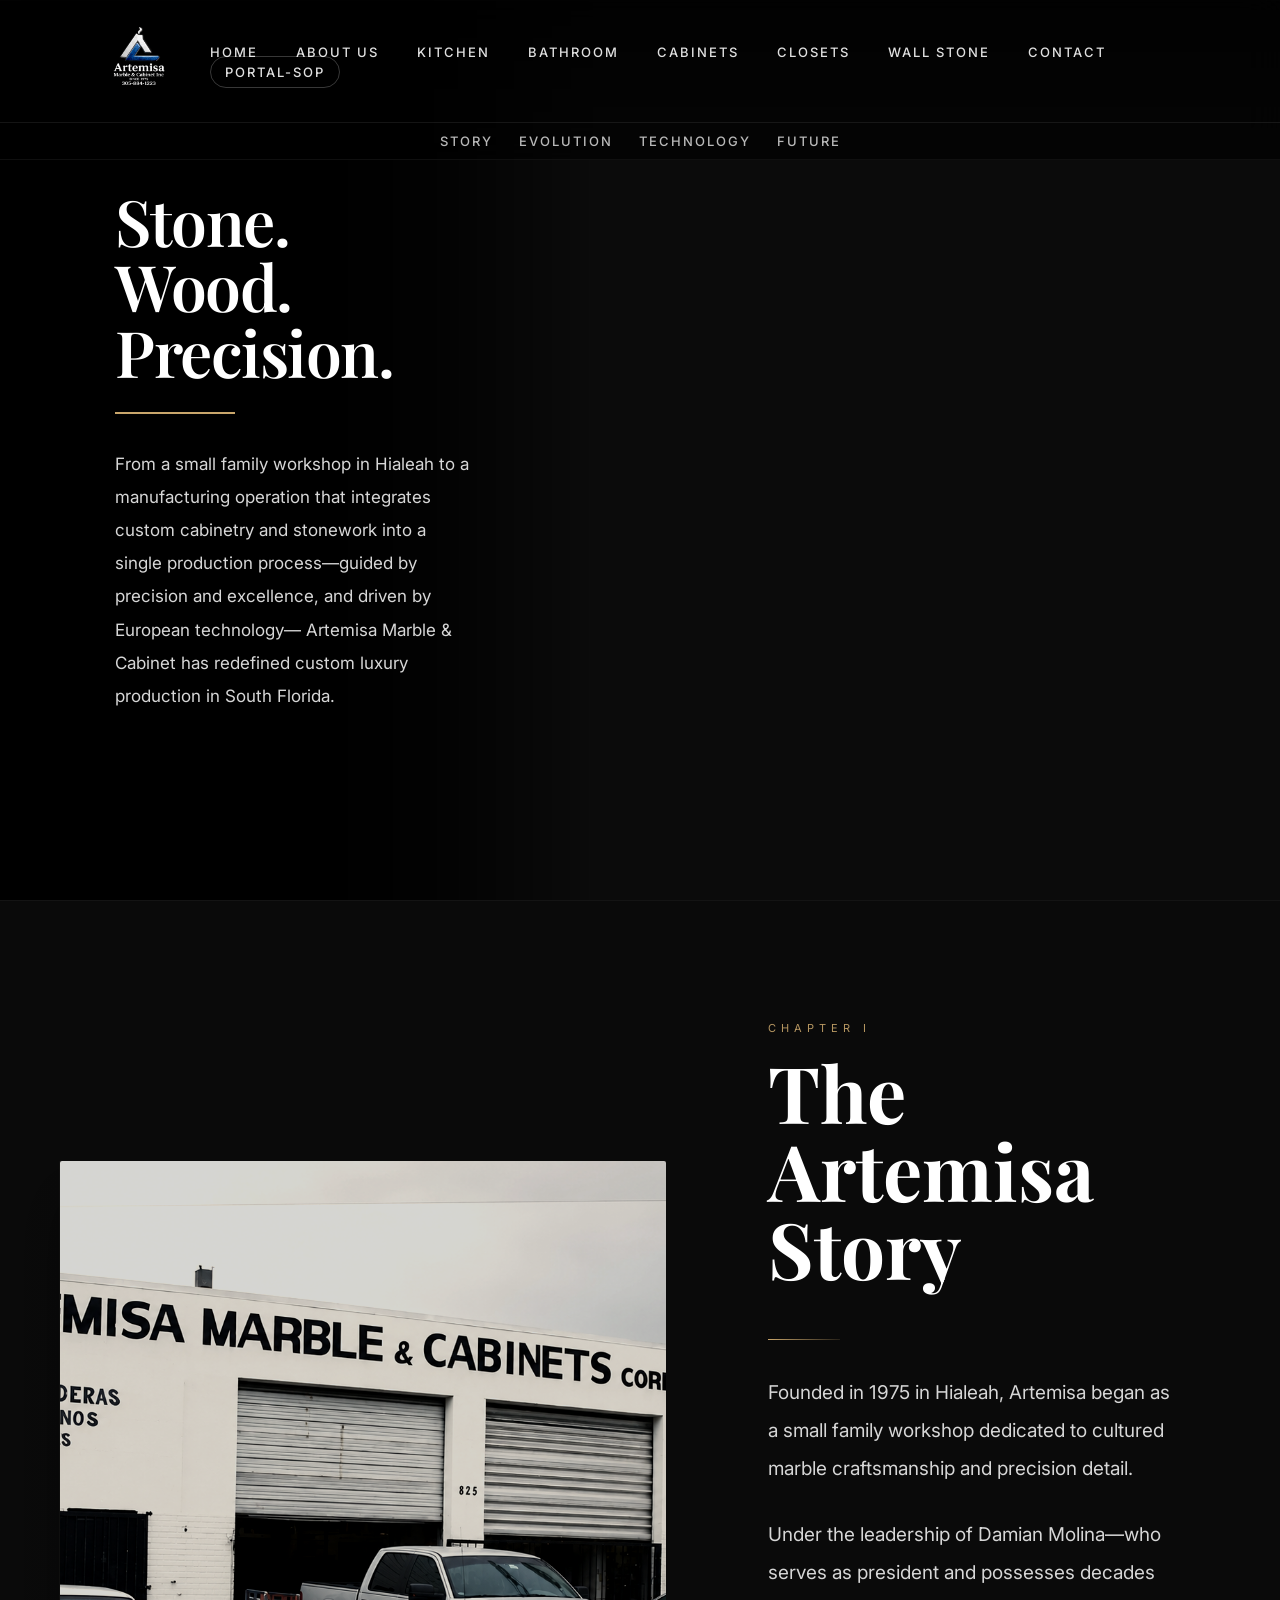
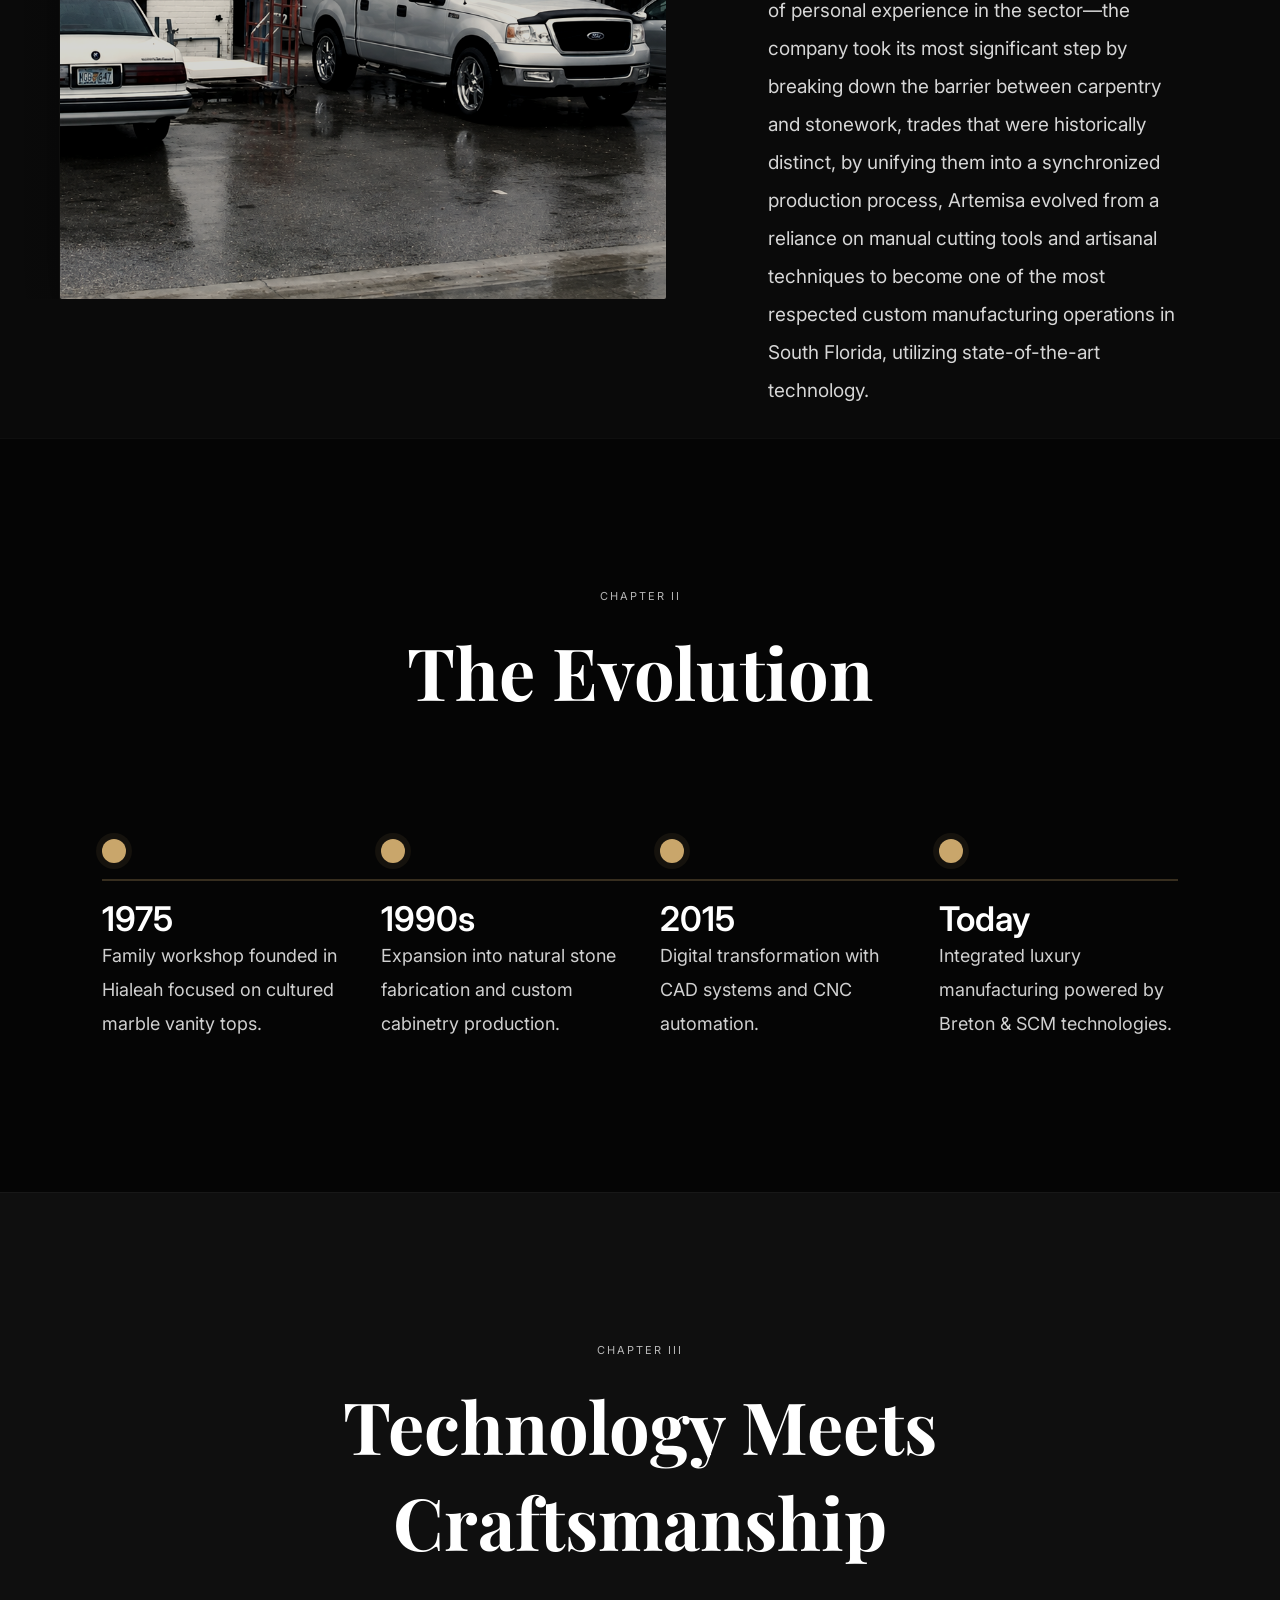
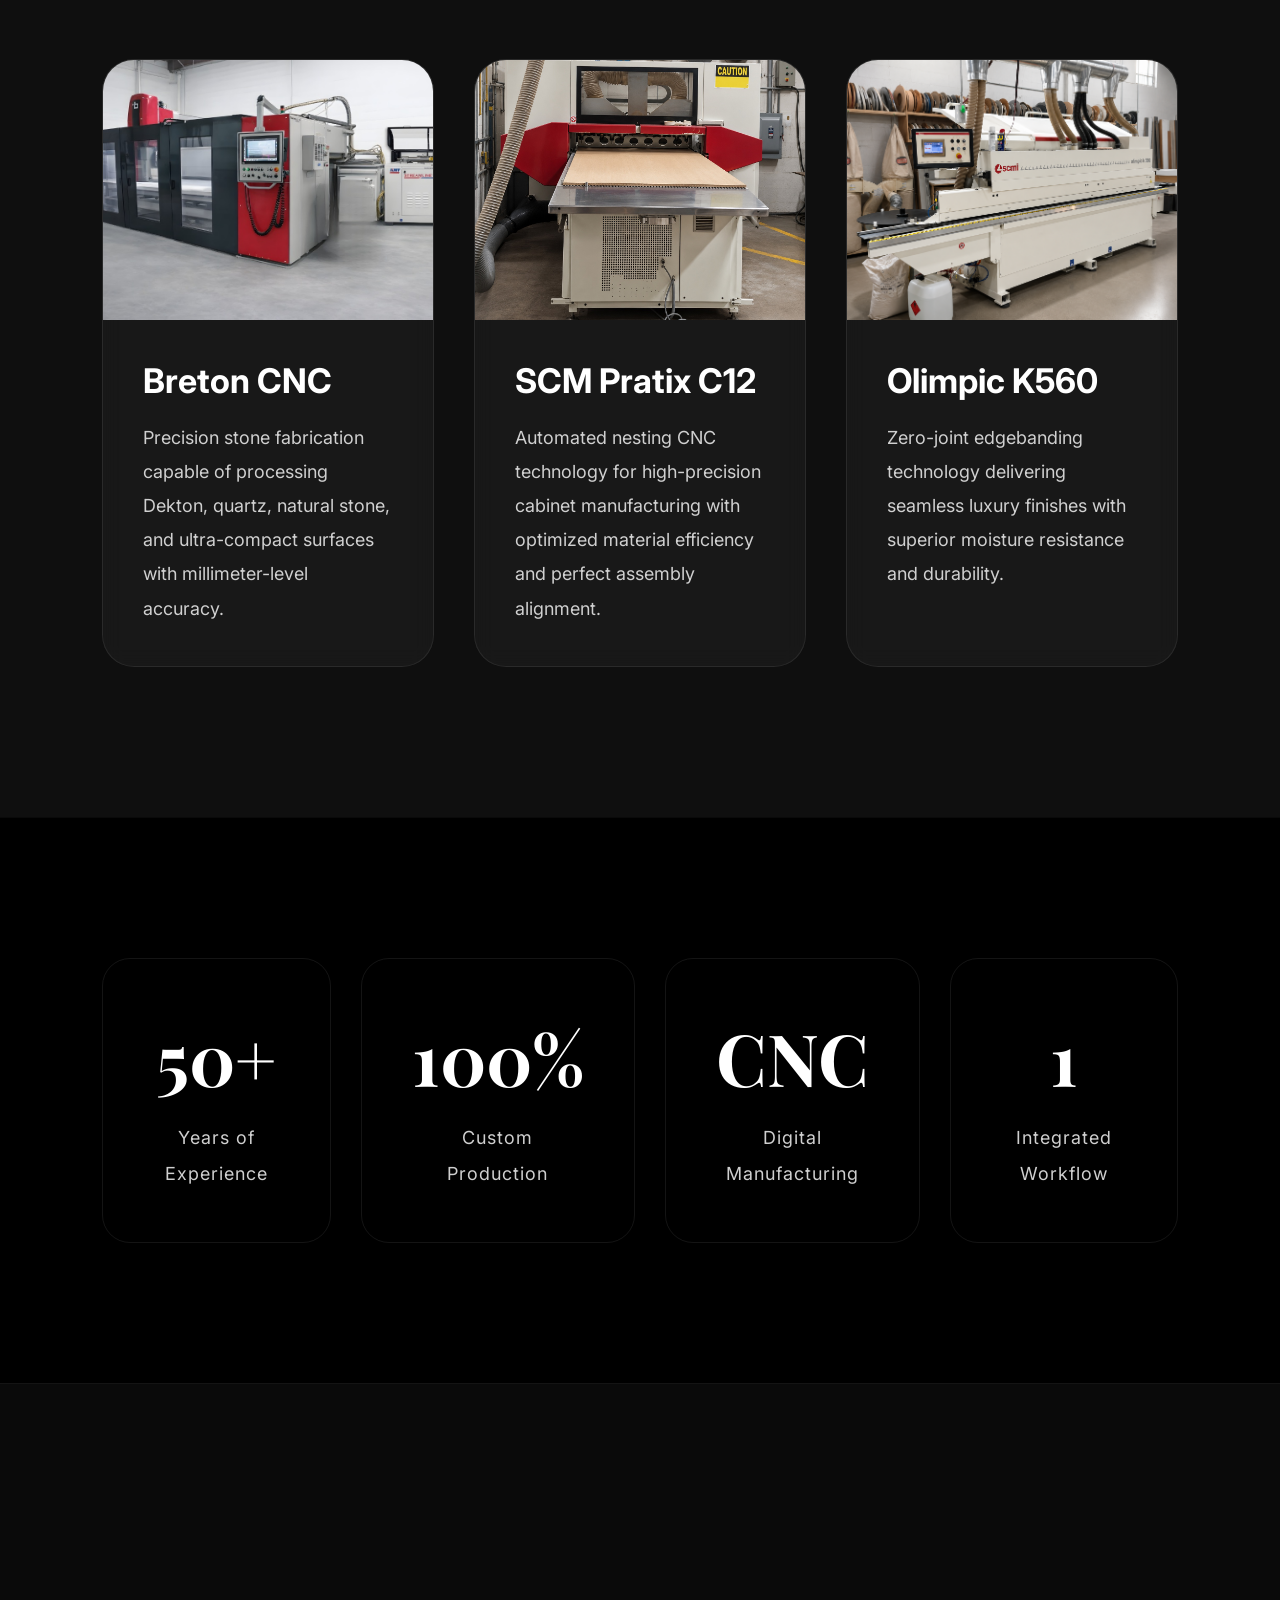
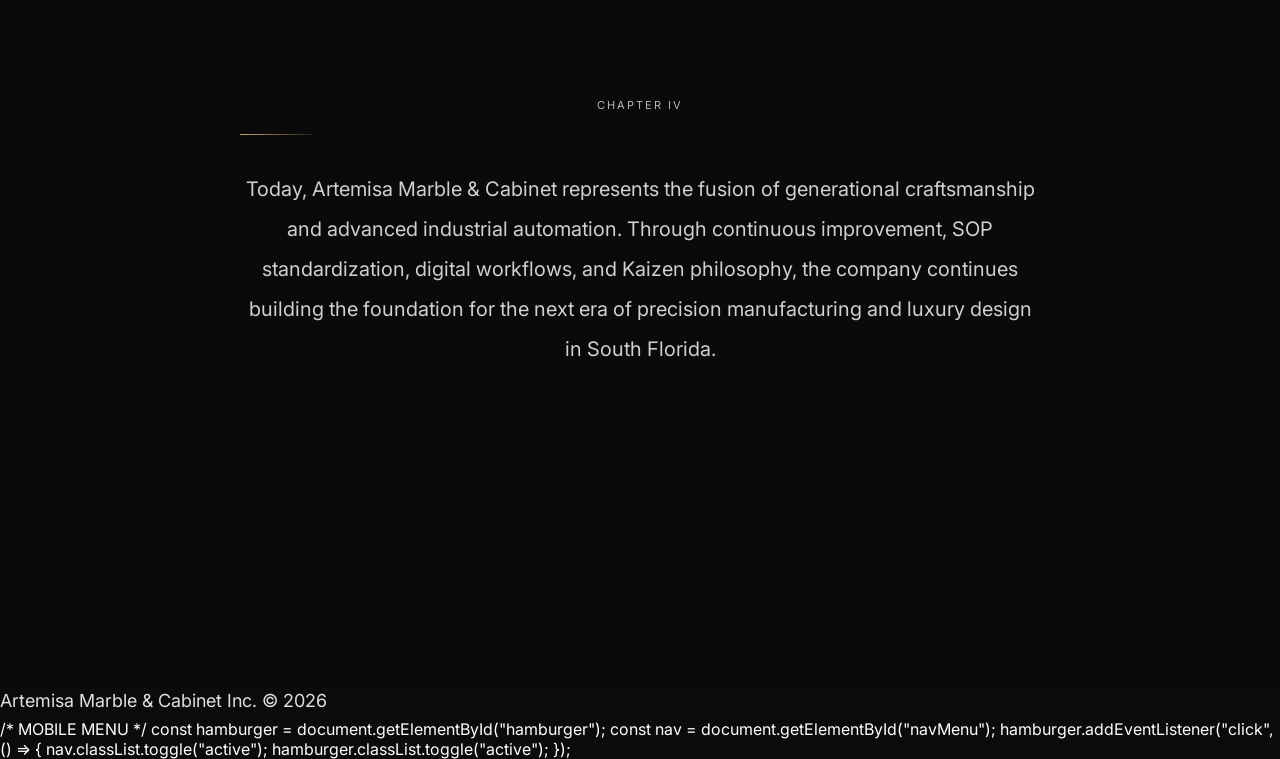
==== commit 506093e3: "Update index.html" ====
--- a/aboutus/index.html
+++ b/aboutus/index.html
@@ -650,7 +650,287 @@
     opacity:1;
     transform:translateY(0);
 }
-
+/* =====================================================
+MOBILE RESPONSIVE FIX
+AGREGAR AL FINAL
+===================================================== */
+
+.hamburger{
+    display:none;
+}
+
+/* =========================
+TABLET + MOBILE
+========================= */
+
+@media (max-width: 1100px){
+
+/* HEADER */
+
+.main-nav{
+    padding:18px 24px;
+    position:relative;
+}
+
+.logo-center img{
+    height:52px;
+}
+
+/* HAMBURGER */
+
+.hamburger{
+    display:flex;
+    flex-direction:column;
+    gap:5px;
+    cursor:pointer;
+    z-index:10001;
+}
+
+.hamburger span{
+    width:30px;
+    height:2px;
+    background:white;
+    border-radius:10px;
+    transition:.3s;
+}
+
+/* X animation */
+
+.hamburger.active span:nth-child(1){
+    transform:translateY(7px) rotate(45deg);
+}
+
+.hamburger.active span:nth-child(2){
+    opacity:0;
+}
+
+.hamburger.active span:nth-child(3){
+    transform:translateY(-7px) rotate(-45deg);
+}
+
+/* MOBILE MENU */
+
+.main-nav nav{
+    position:fixed;
+
+    top:0;
+    right:-100%;
+
+    width:100%;
+    height:100vh;
+
+    background:#050505;
+
+    display:flex;
+    flex-direction:column;
+    justify-content:center;
+    align-items:center;
+
+    gap:28px;
+
+    transition:.4s ease;
+
+    z-index:9999;
+}
+
+.main-nav nav.active{
+    right:0;
+}
+
+.main-nav nav a{
+    margin-left:0;
+    font-size:14px;
+    letter-spacing:3px;
+}
+
+/* SUBNAV */
+
+.about-subnav{
+    overflow-x:auto;
+    justify-content:flex-start;
+
+    padding:14px 20px;
+
+    gap:22px;
+
+    white-space:nowrap;
+
+    scrollbar-width:none;
+}
+
+.about-subnav::-webkit-scrollbar{
+    display:none;
+}
+
+/* HERO */
+
+.hero{
+    flex-direction:column;
+    height:auto;
+    min-height:auto;
+}
+
+.hero-text{
+    width:100%;
+    padding:140px 24px 60px;
+    background:black;
+}
+
+.hero-text h1{
+    font-size:48px;
+    line-height:1;
+}
+
+.hero-text p{
+    font-size:15px;
+    line-height:1.8;
+}
+
+.hero-media{
+    width:100%;
+    height:55vh;
+}
+
+/* ORIGIN SPLIT */
+
+.origin-split{
+    flex-direction:column;
+    padding-top:60px;
+}
+
+.origin-image{
+    width:100%;
+    height:50vh;
+
+    padding-left:0;
+}
+
+.origin-image::before{
+    display:none;
+}
+
+.origin-text{
+    width:100%;
+    padding:50px 24px;
+}
+
+.origin-text h2{
+    font-size:46px;
+}
+
+/* GLOBAL SECTIONS */
+
+.section{
+    padding:100px 24px;
+}
+
+/* TITLES */
+
+.title,
+.timeline-header h2,
+.tech-header h2,
+.future h2{
+    font-size:48px;
+    line-height:1.05;
+}
+
+/* PARAGRAPHS */
+
+p,
+.origin-text p,
+.tech-content p{
+    font-size:15px;
+    line-height:1.9;
+}
+
+/* TIMELINE */
+
+.timeline{
+    grid-template-columns:1fr;
+    gap:50px;
+}
+
+.timeline::before{
+    display:none;
+}
+
+.timeline-card{
+    padding-left:10px;
+}
+
+/* TECH GRID */
+
+.tech-grid{
+    grid-template-columns:1fr;
+}
+
+/* TECH IMAGES */
+
+.tech-image{
+    height:220px;
+}
+
+/* STATS */
+
+.stats-grid{
+    grid-template-columns:1fr 1fr;
+}
+
+.stat-box{
+    padding:35px 20px;
+}
+
+.stat-box h2{
+    font-size:48px;
+}
+
+/* FUTURE */
+
+.future{
+    min-height:auto;
+    padding:120px 24px;
+}
+
+.future p{
+    font-size:16px;
+    line-height:1.9;
+}
+
+}
+
+/* =========================
+SMALL MOBILE
+========================= */
+
+@media (max-width: 768px){
+
+.hero-text h1{
+    font-size:38px;
+}
+
+.origin-text h2,
+.timeline-header h2,
+.tech-header h2{
+    font-size:38px;
+}
+
+.hero-media{
+    height:42vh;
+}
+
+.stats-grid{
+    grid-template-columns:1fr;
+}
+
+.about-subnav a{
+    font-size:11px;
+}
+
+.main-nav nav a{
+    font-size:13px;
+}
+
+}
 </style>
 </head>
 
@@ -658,25 +938,36 @@
 
 <header class="top-header">
 
+
 <div class="main-nav">
 
-<div class="logo-center">
-<img src="../logo.png" alt="logo">
-</div>
-
-<nav>
-<a href="/artemisa/">Home</a>
-<a href="/artemisamarbleandcabinet/aboutus/">About Us</a>
-<a href="/artemisamarbleandcabinet/kitchen/">Kitchen</a>
-<a href="/artemisamarbleandcabinet/bathroom/">Bathroom</a>
-<a href="/artemisamarbleandcabinet/cabinets/">Cabinets</a>
-<a href="/artemisamarbleandcabinet/closets/">Closets</a>
-<a href="/artemisamarbleandcabinet/wallstone/">Wall Stone</a>
+  <div class="logo-center">
+    <img src="../logo.png" alt="logo">
+  </div>
+
+  <nav id="navMenu">
+    <a href="/artemisa/">Home</a>
+    <a href="/artemisamarbleandcabinet/aboutus/">About Us</a>
+    <a href="/artemisamarbleandcabinet/kitchen/">Kitchen</a>
+    <a href="/artemisamarbleandcabinet/bathroom/">Bathroom</a>
+    <a href="/artemisamarbleandcabinet/cabinets/">Cabinets</a>
+    <a href="/artemisamarbleandcabinet/closets/">Closets</a>
+    <a href="/artemisamarbleandcabinet/wallstone/">Wall Stone</a>
     <a href="/artemisa/#contact">Contact</a>
-<a class="portal-btn" href="https://marbleartemisa.github.io/sop-site/">Portal-SOP</a>
-</nav>
-
-   
+
+    <a class="portal-btn"
+       href="https://marbleartemisa.github.io/sop-site/">
+       Portal-SOP
+    </a>
+  </nav>
+
+  <!-- HAMBURGER -->
+  <div class="hamburger" id="hamburger">
+    <span></span>
+    <span></span>
+    <span></span>
+  </div>
+
 </div>
 
 <div class="about-subnav">
@@ -937,5 +1228,15 @@
 els.forEach(e=>obs.observe(e));
 </script>
 
+
+/* MOBILE MENU */
+
+const hamburger = document.getElementById("hamburger");
+const nav = document.getElementById("navMenu");
+
+hamburger.addEventListener("click", () => {
+  nav.classList.toggle("active");
+  hamburger.classList.toggle("active");
+});    
 </body>
 </html>
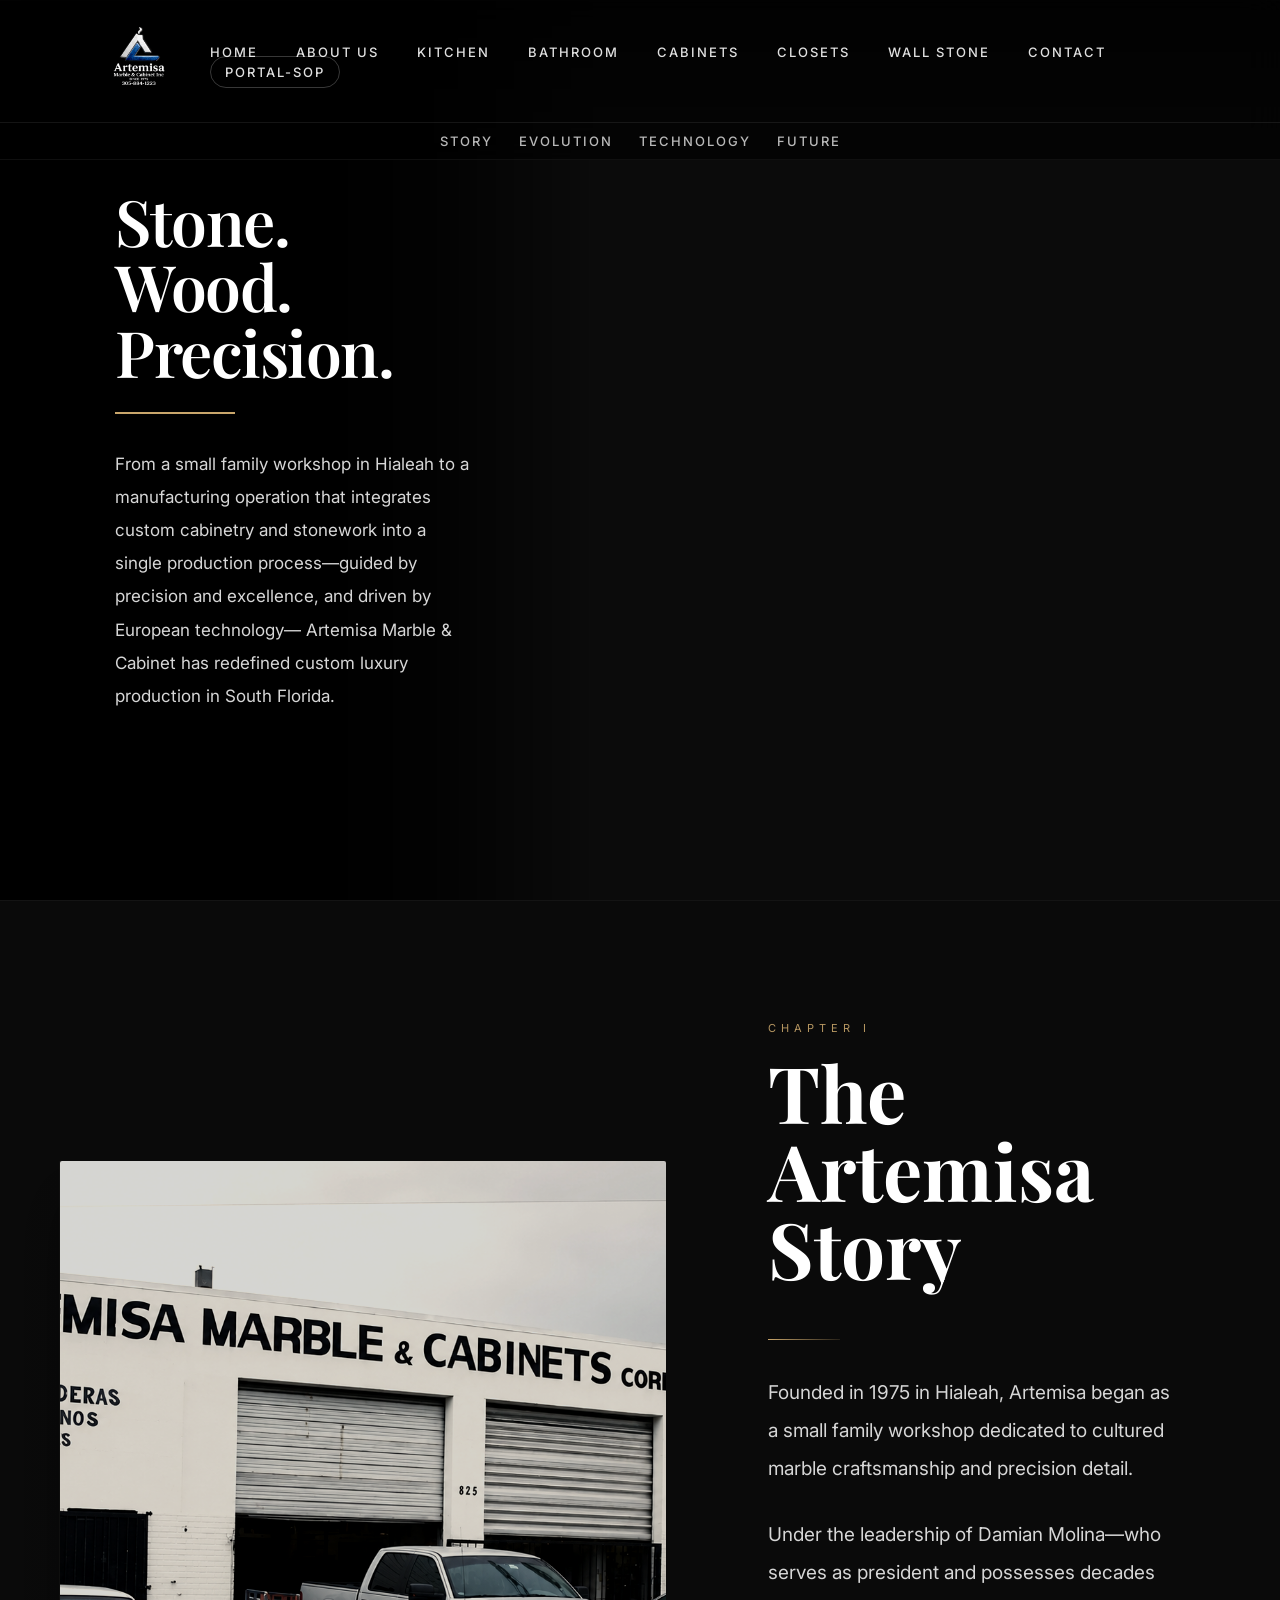
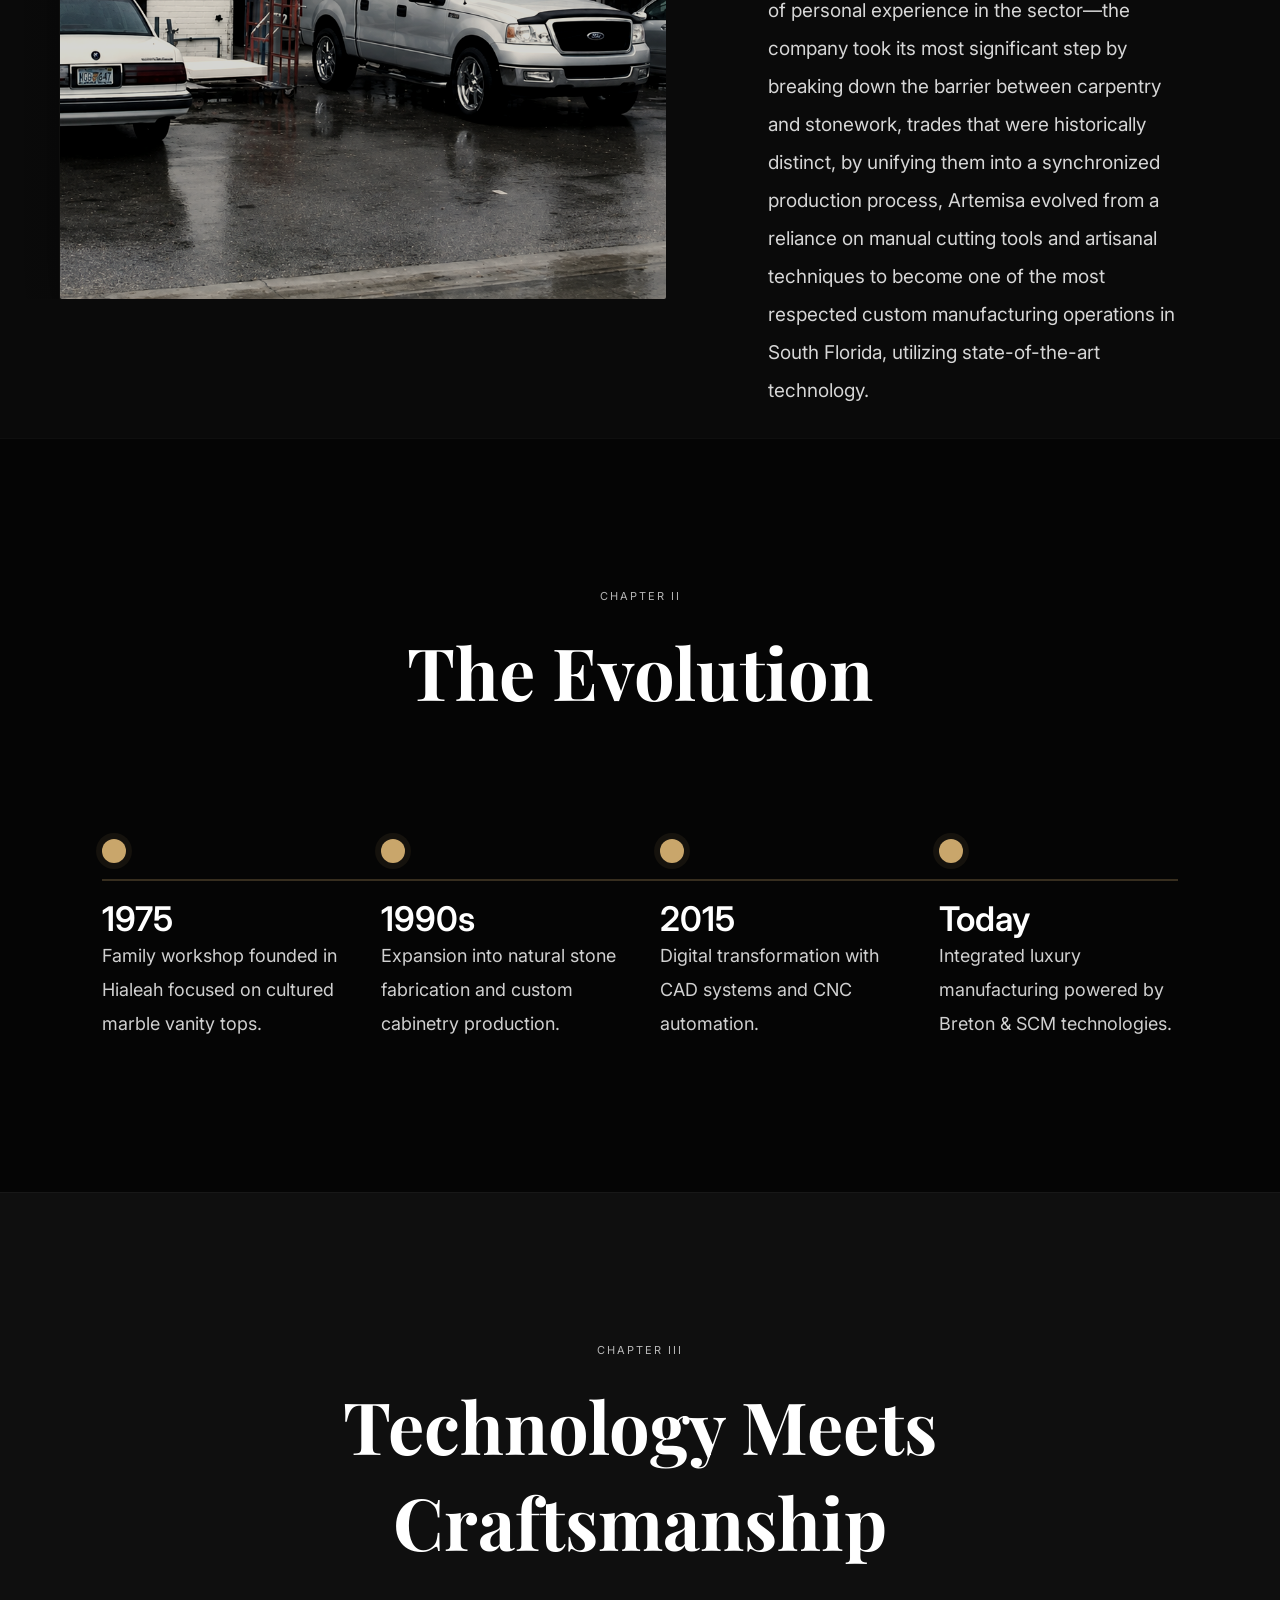
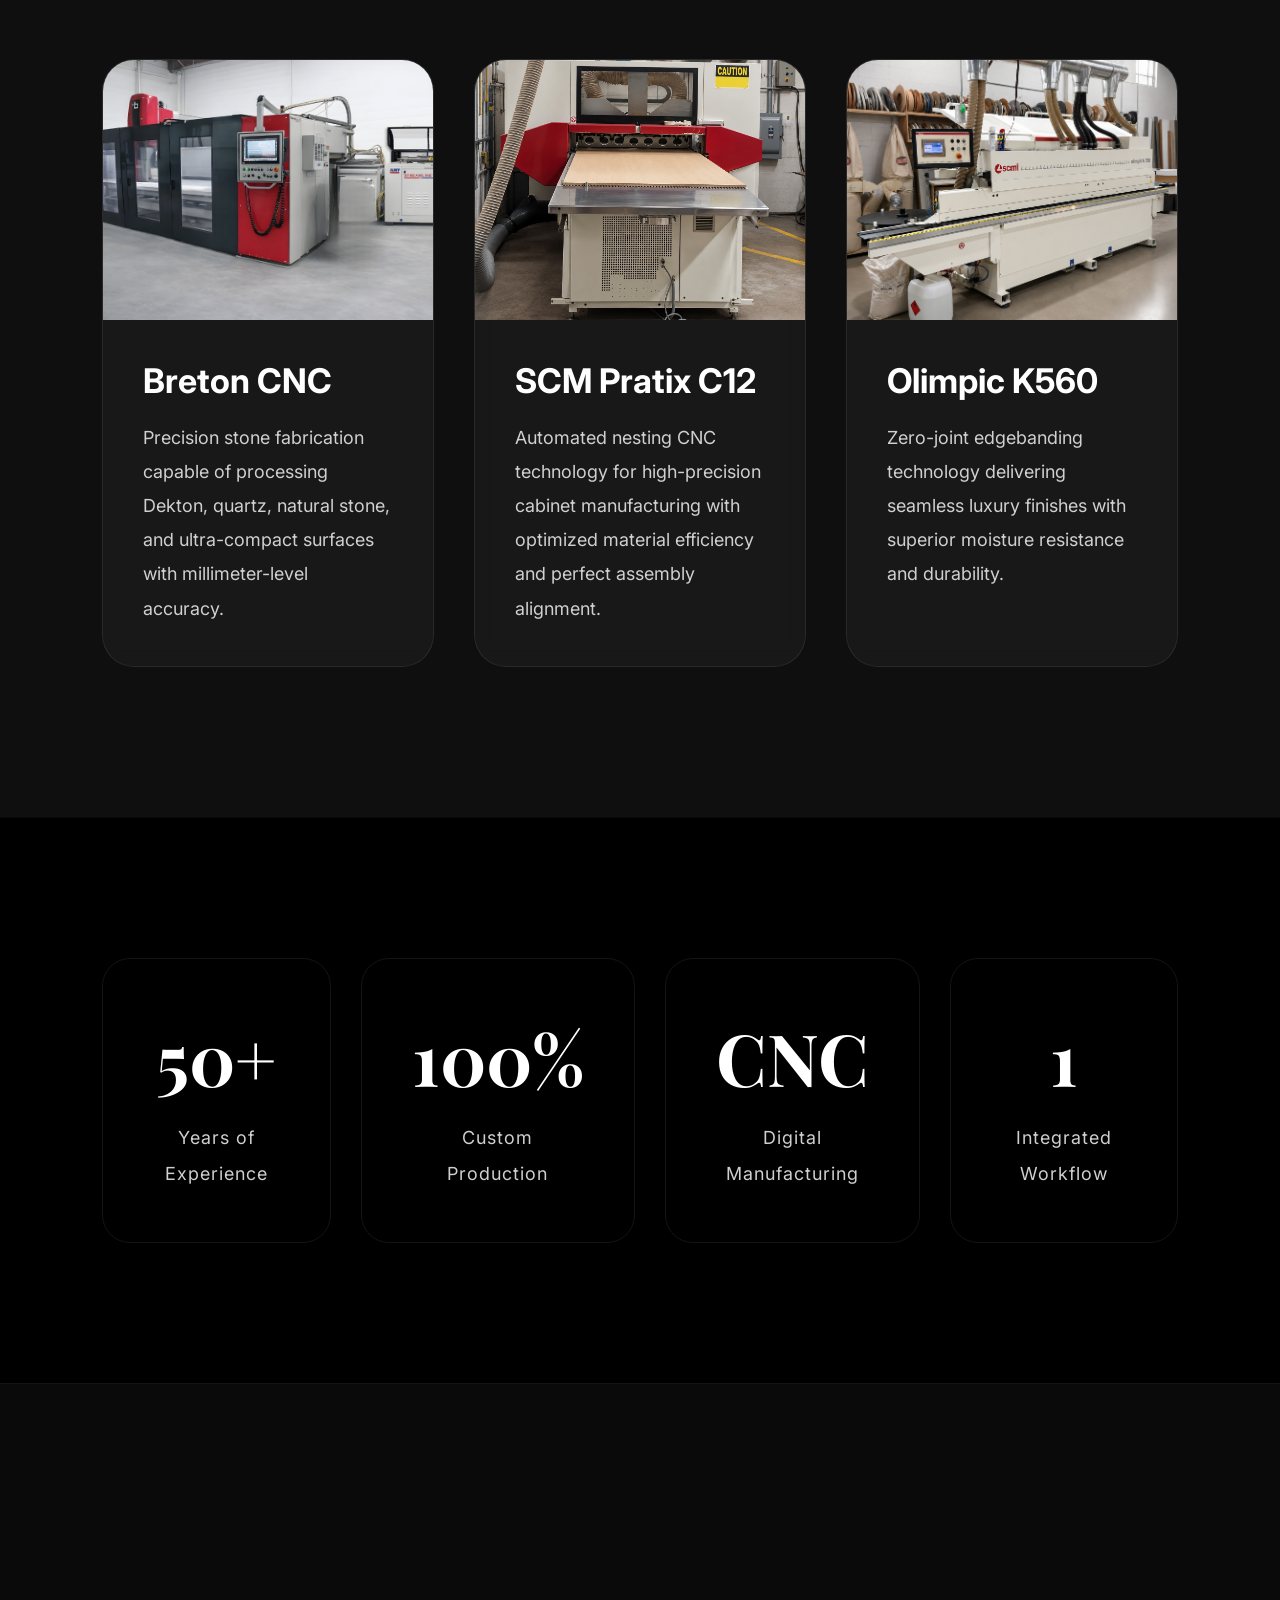
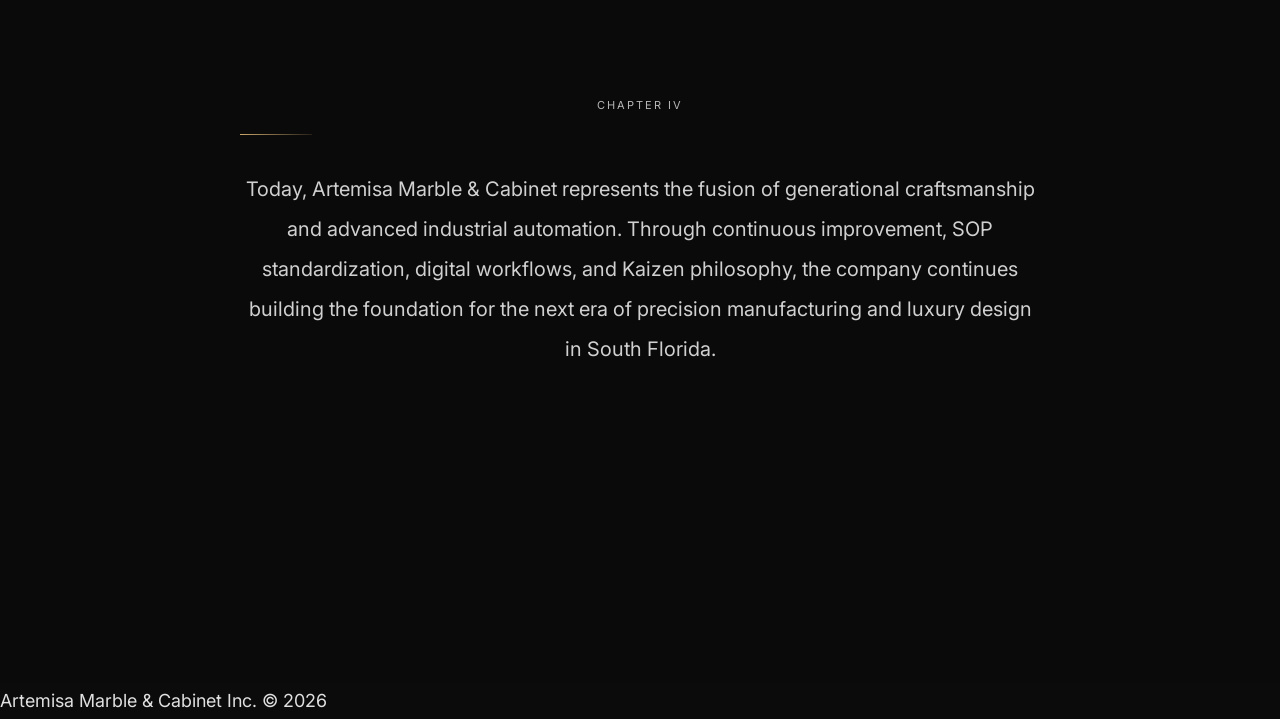
==== commit ce1dafd5: "Improve formatting of IntersectionObserver script Refactor IntersectionObserver code for better read" ====
--- a/aboutus/index.html
+++ b/aboutus/index.html
@@ -1219,15 +1219,17 @@
 
 
 <script>
-const els=document.querySelectorAll('.fade, .content, .timeline-item, .hero-content');
-const obs=new IntersectionObserver(e=>{
-e.forEach(x=>{
-if(x.isIntersecting)x.target.classList.add('show');
-});
-},{threshold:0.2});
-els.forEach(e=>obs.observe(e));
-</script>
-
+const els = document.querySelectorAll('.fade, .content, .timeline-item, .hero-content');
+
+const obs = new IntersectionObserver(e => {
+  e.forEach(x => {
+    if(x.isIntersecting){
+      x.target.classList.add('show');
+    }
+  });
+},{ threshold:0.2 });
+
+els.forEach(e => obs.observe(e));
 
 /* MOBILE MENU */
 
@@ -1237,6 +1239,7 @@
 hamburger.addEventListener("click", () => {
   nav.classList.toggle("active");
   hamburger.classList.toggle("active");
-});    
+});
+</script>
 </body>
 </html>
